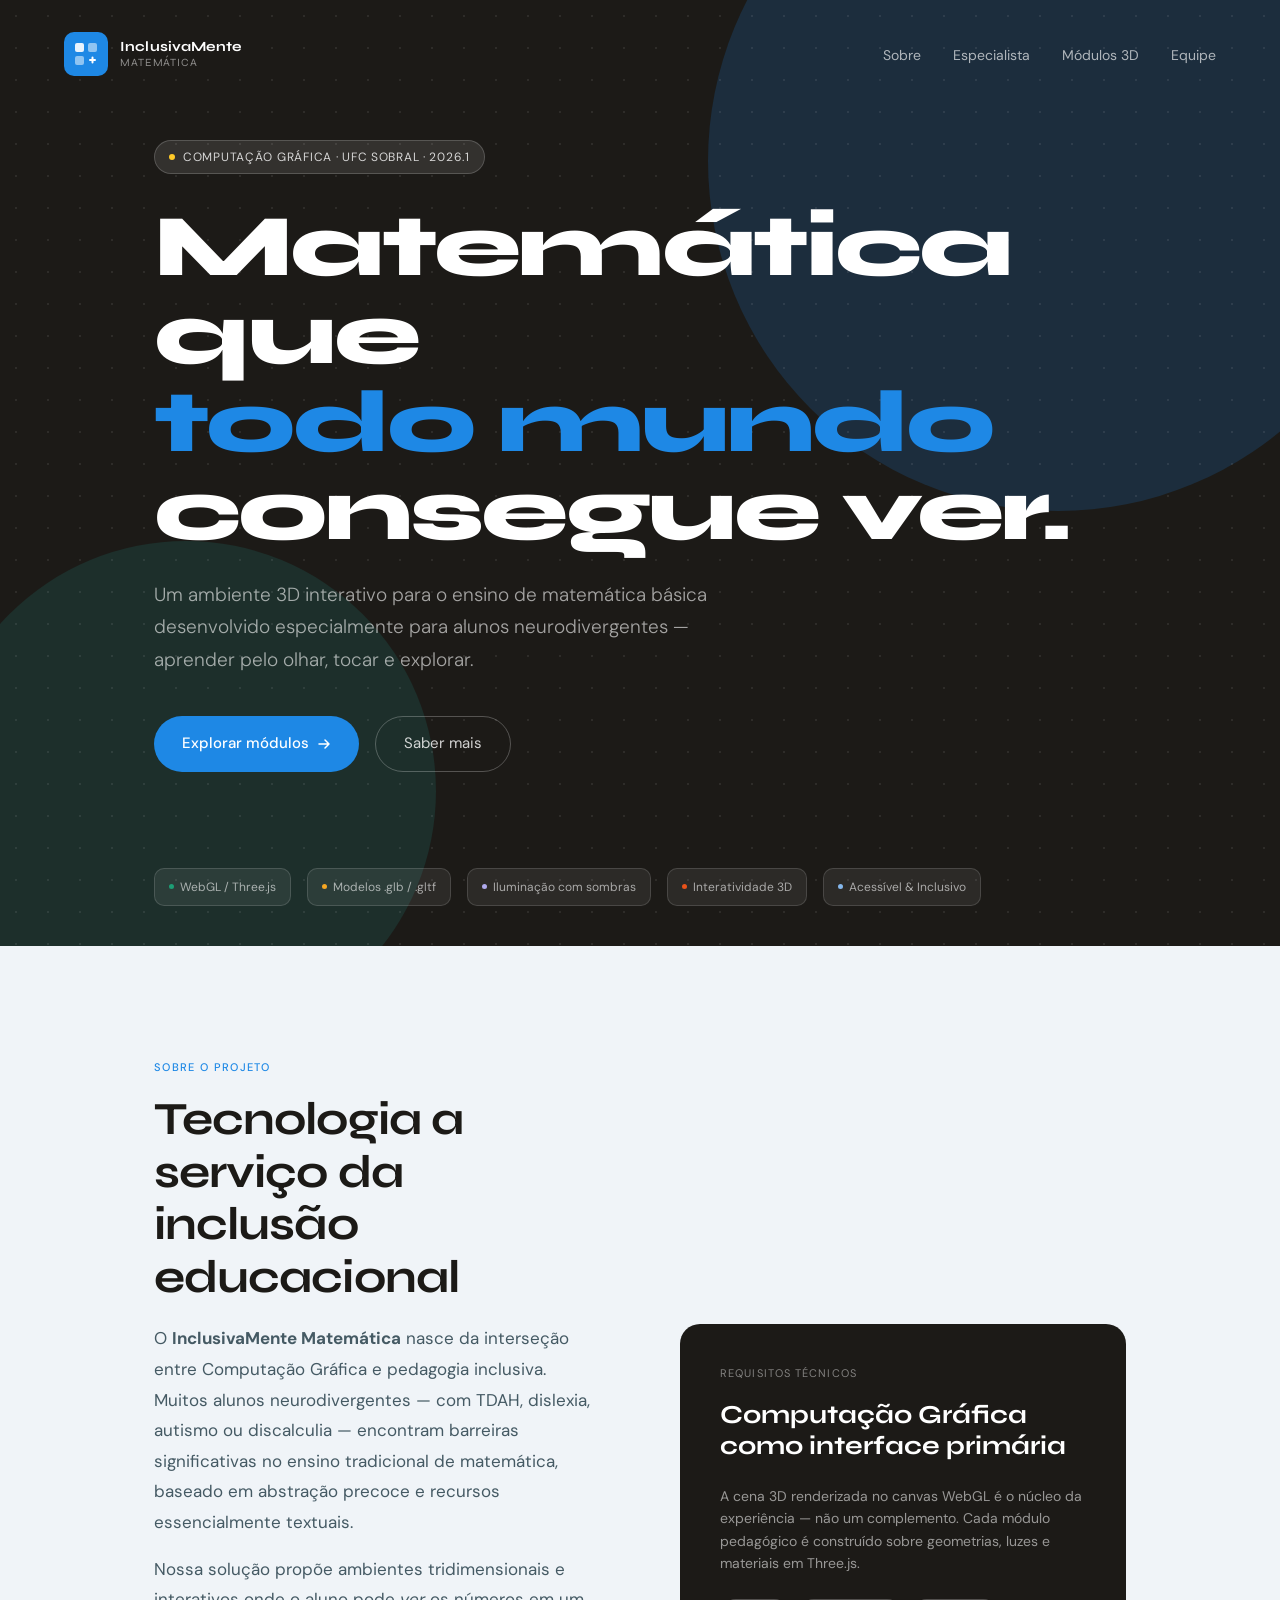
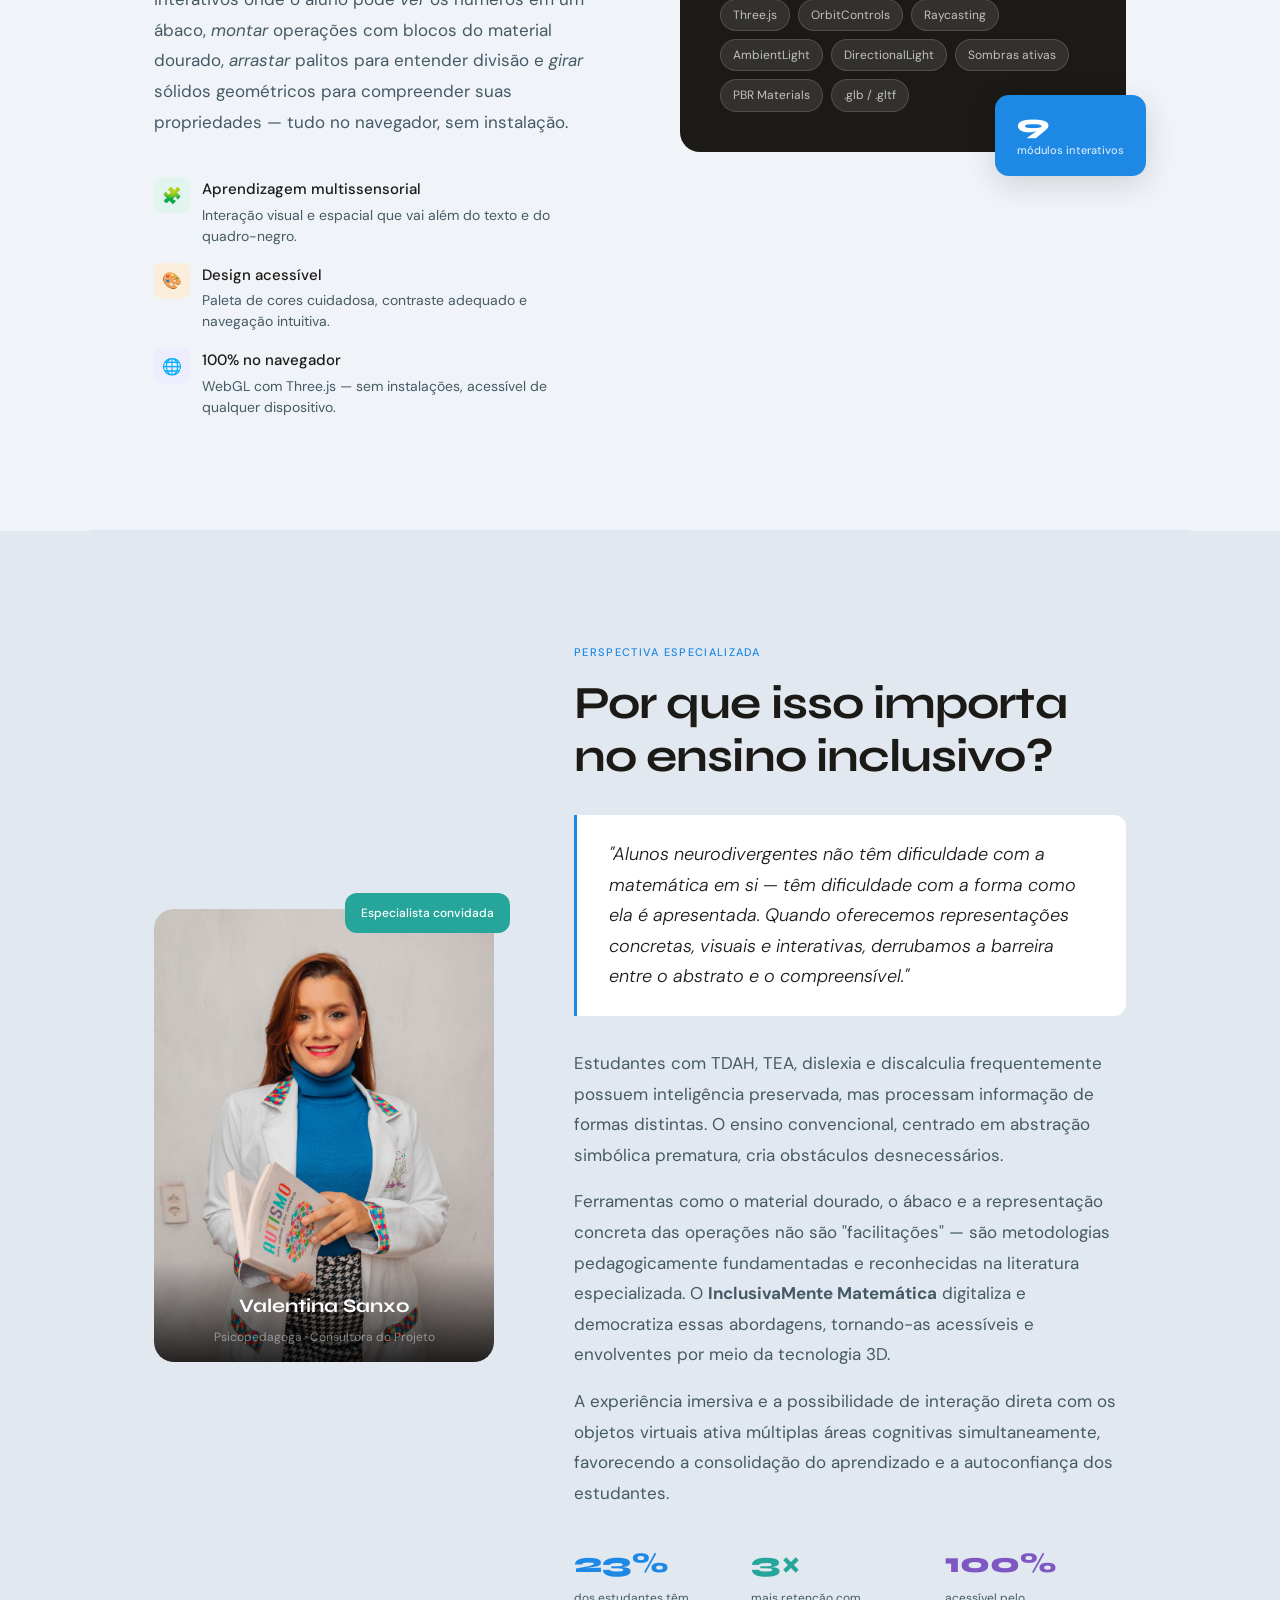
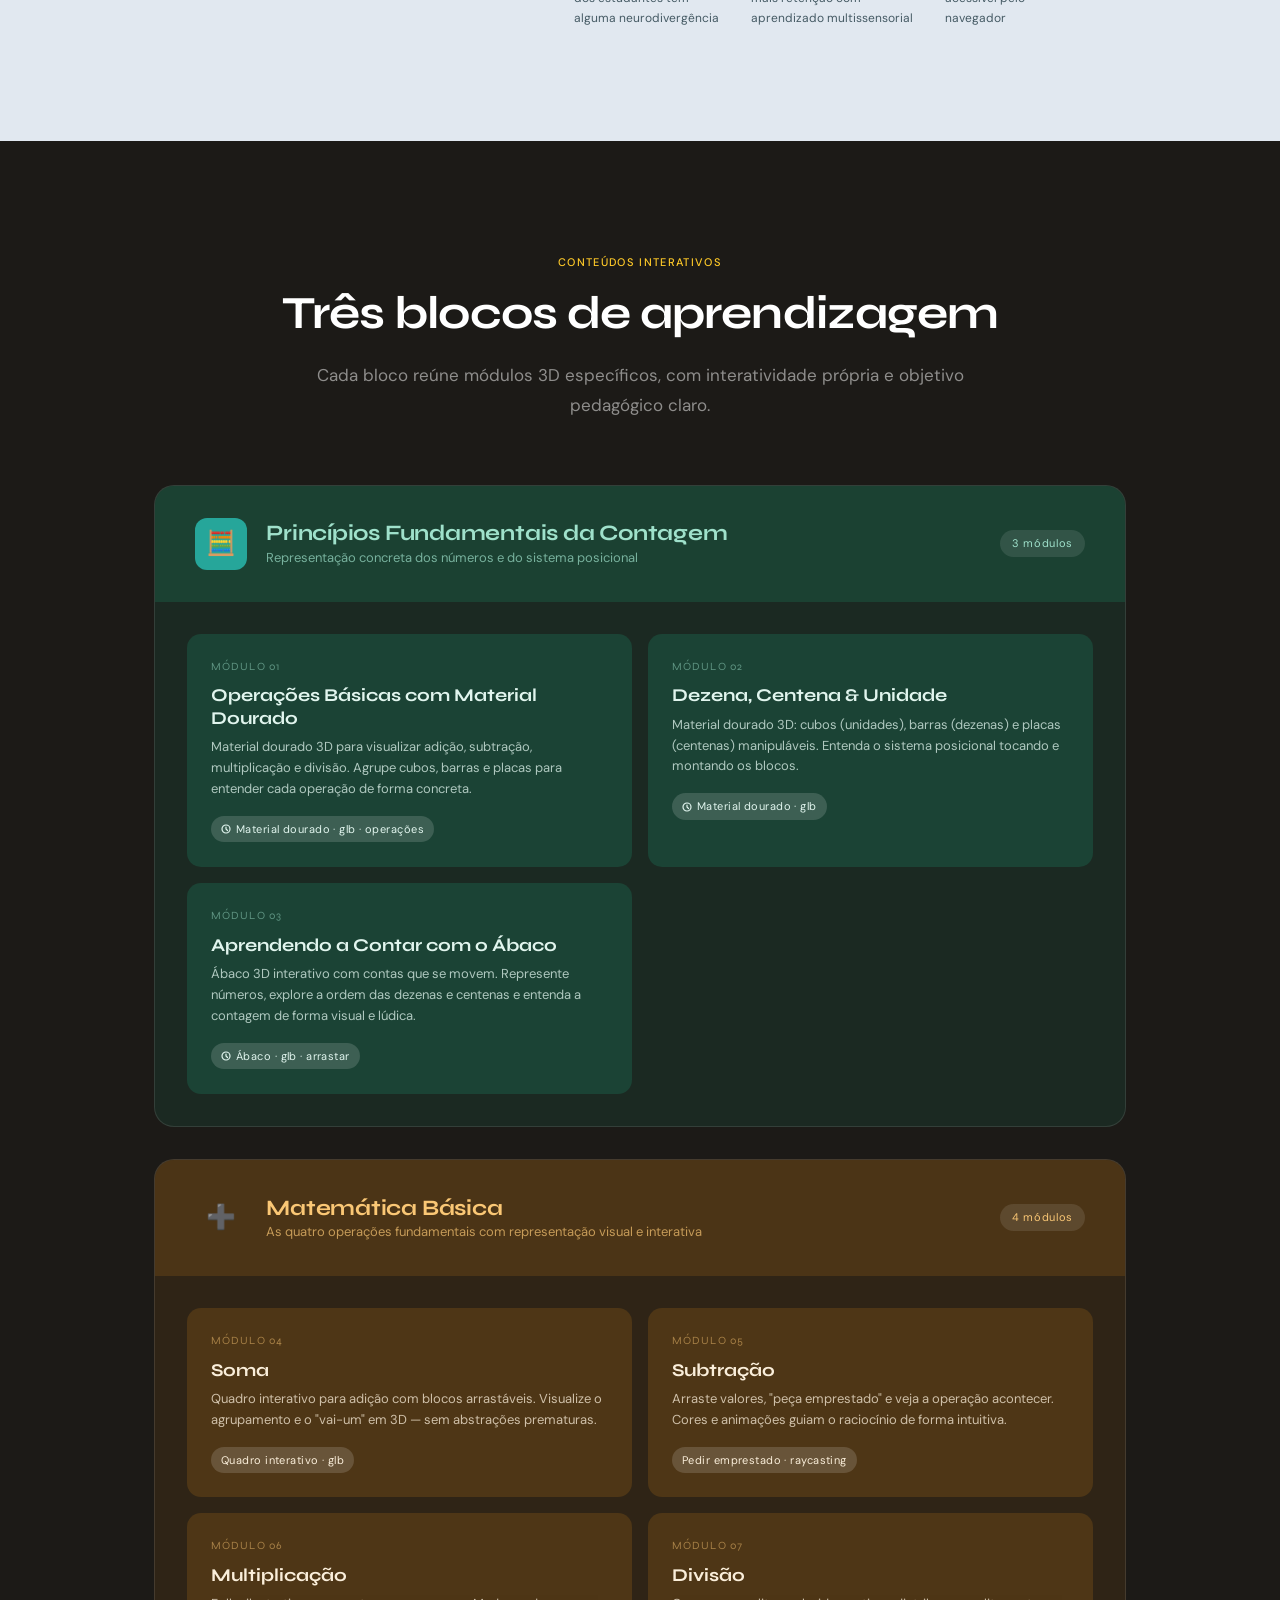
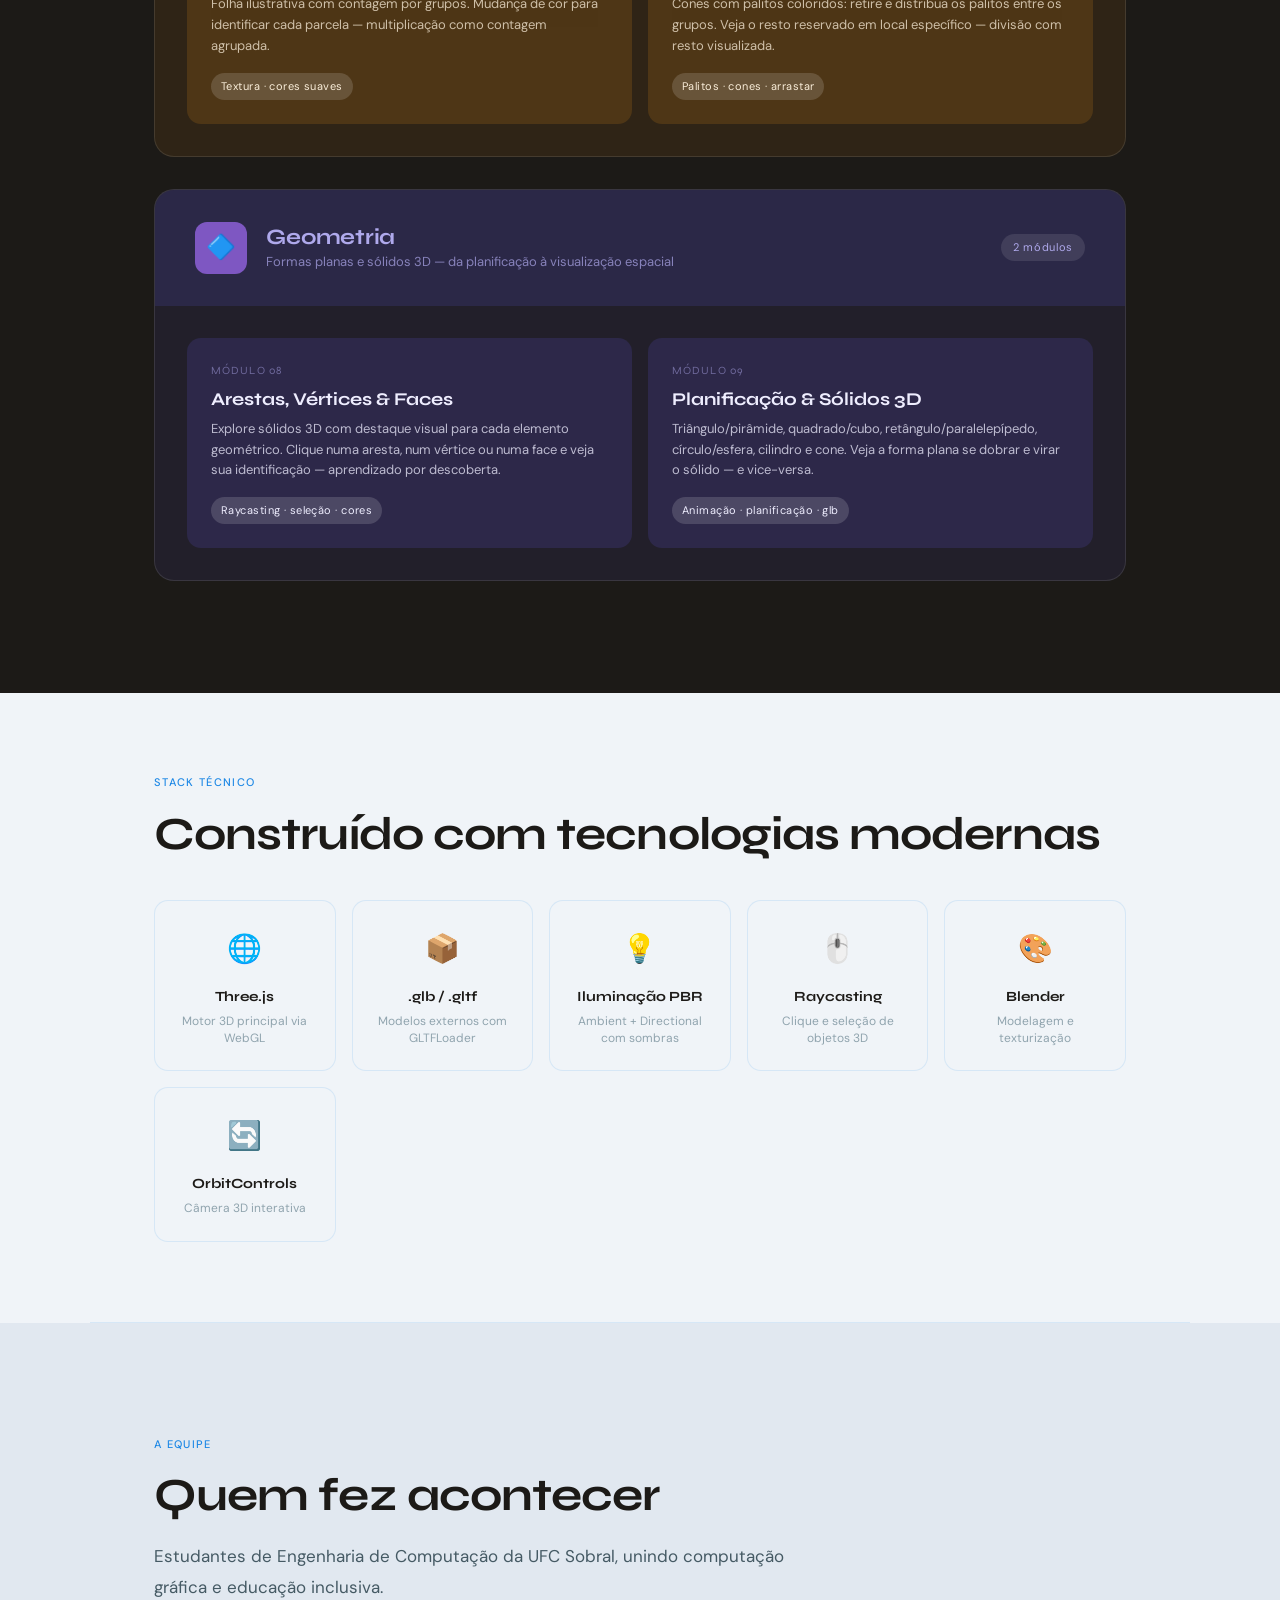
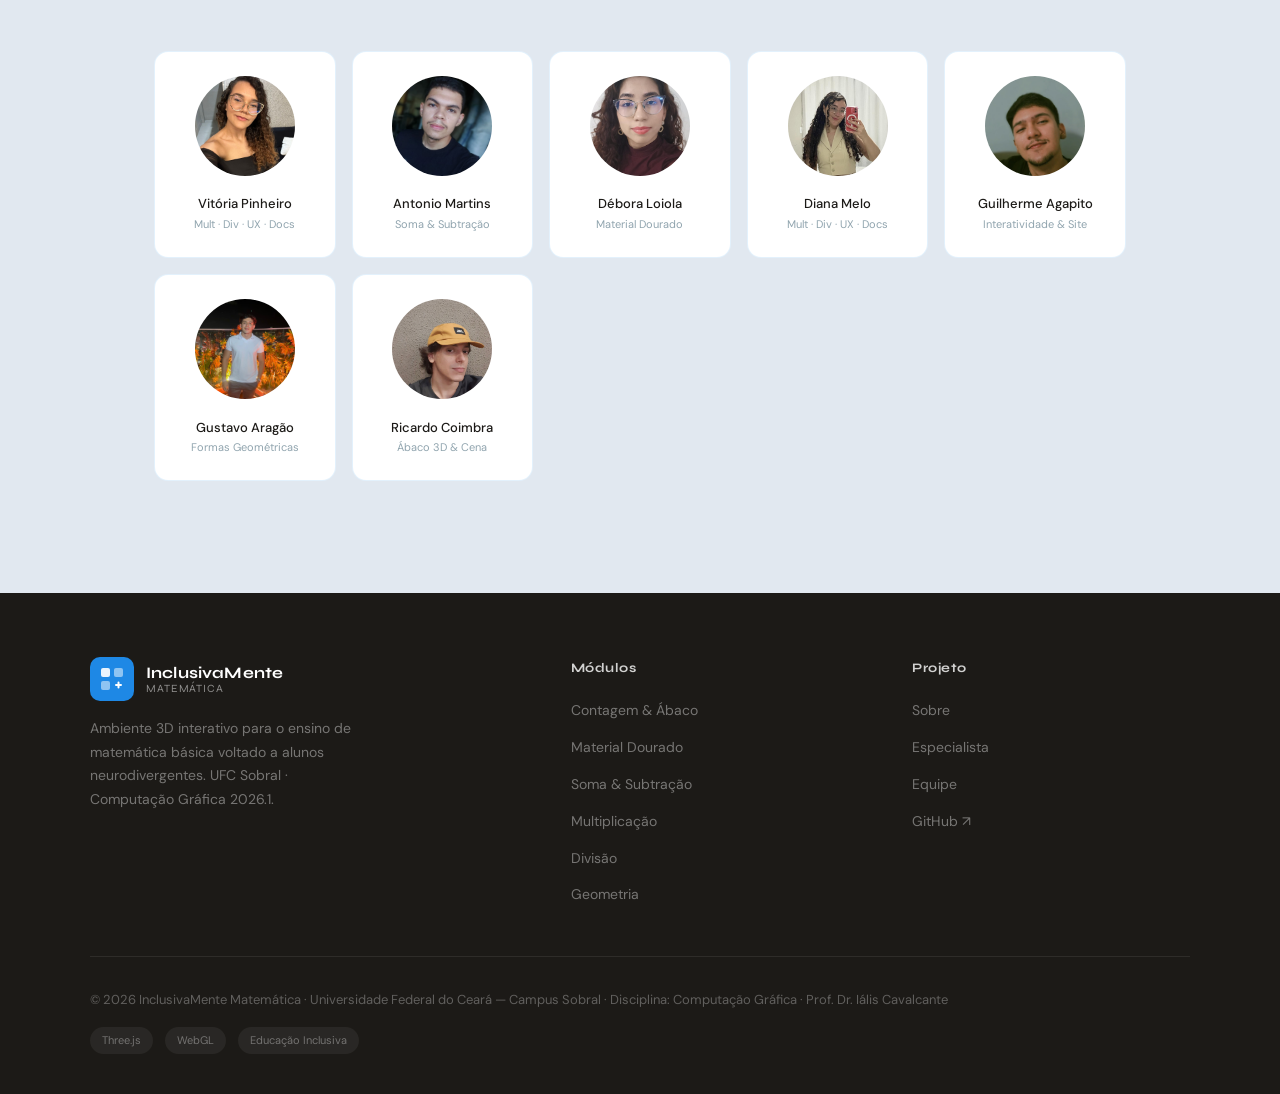
==== index.html @ 3101e98c "update" ====
<!DOCTYPE html>
<html lang="pt-BR">
<head>
<meta charset="UTF-8">
<meta name="viewport" content="width=device-width, initial-scale=1.0">
<title>InclusivaMente Matemática</title>
<link href="https://fonts.googleapis.com/css2?family=Syne:wght@400;600;700;800&family=DM+Sans:ital,wght@0,300;0,400;0,500;1,300&display=swap" rel="stylesheet">
<link rel="shortcut icon" href="assets/matematica.png" type="image/x-icon">
<style>
  :root {
    /* 🔵 PALETA PRINCIPAL - CONSCIENTIZAÇÃO DO AUTISMO */
    --accent: #1E88E5;       /* Azul Vivo Principal */
    --accent-hover: #1565C0; 
    --accent2: #FFCA28;      /* Amarelo Ouro (do quebra-cabeça) */
    
    /* 🎨 CORES DE APOIO (Neurodiversidade) */
    --teal: #26A69A;         /* Verde */
    --teal-light: #E0F2F1;
    --purple: #7E57C2;       /* Roxo */
    --purple-light: #EDE7F6;
    --red: #EF5350;          /* Vermelho */
    --red-light: #FDECEA;

    /* ⚪ FUNDOS E TEXTOS */
    --bg: #F0F4F8;           /* Fundo levemente azulado/acinzentado */
    --bg2: #E1E8F0;
    --ink: #1C1A17;
    --ink2: #455A64;
    --ink3: #90A4AE;
    
    --border: rgba(30, 136, 229, 0.12);
    --border-strong: rgba(30, 136, 229, 0.22);
    --radius: 20px;
    --radius-sm: 10px;
}

  *, *::before, *::after { box-sizing: border-box; margin: 0; padding: 0; }

  html { scroll-behavior: smooth; }

  body {
    background: var(--bg);
    color: var(--ink);
    font-family: 'DM Sans', sans-serif;
    font-size: 17px;
    line-height: 1.7;
    overflow-x: hidden;
  }

  /* ── HERO ── */
  header {
    min-height: 100vh;
    display: flex;
    flex-direction: column;
    position: relative;
    overflow: hidden;
  }

  .header-bg {
    position: absolute;
    inset: 0;
    background: var(--ink);
    z-index: 0;
  }

  .header-bg::before {
    content: '';
    position: absolute;
    top: -20%;
    right: -10%;
    width: 700px;
    height: 700px;
    border-radius: 50%;
    background: var(--accent);
    opacity: 0.18;
  }

  .header-bg::after {
    content: '';
    position: absolute;
    bottom: -10%;
    left: -5%;
    width: 500px;
    height: 500px;
    border-radius: 50%;
    background: var(--teal);
    opacity: 0.15;
  }

  .dots-grid {
    position: absolute;
    inset: 0;
    background-image: radial-gradient(circle, rgba(255,255,255,0.08) 1px, transparent 1px);
    background-size: 32px 32px;
    z-index: 1;
  }

  nav {
    position: relative;
    z-index: 10;
    display: flex;
    align-items: center;
    justify-content: space-between;
    padding: 2rem 5%;
  }

  .nav-logo {
    display: flex;
    align-items: center;
    gap: 12px;
    text-decoration: none;
  }

  .logo-mark {
    width: 44px;
    height: 44px;
    border-radius: 10px;
    background: var(--accent);
    display: flex;
    align-items: center;
    justify-content: center;
    flex-shrink: 0;
  }

  .logo-mark svg {
    width: 26px;
    height: 26px;
  }

  .logo-text {
    font-family: 'Syne', sans-serif;
    font-size: 14px;
    font-weight: 700;
    color: #fff;
    line-height: 1.2;
    letter-spacing: 0.01em;
  }

  .logo-text span {
    display: block;
    font-weight: 400;
    font-size: 11px;
    color: rgba(255,255,255,0.5);
    letter-spacing: 0.08em;
    text-transform: uppercase;
  }

  .nav-links {
    display: flex;
    gap: 2rem;
    list-style: none;
  }

  .nav-links a {
    color: rgba(255,255,255,0.65);
    text-decoration: none;
    font-size: 14px;
    font-weight: 400;
    transition: color 0.2s;
  }

  .nav-links a:hover { color: #fff; }

  .hero-content {
    position: relative;
    z-index: 10;
    flex: 1;
    display: flex;
    flex-direction: column;
    justify-content: center;
    padding: 0 5%;
    padding-bottom: 6rem;
    padding-top: 2rem;
    max-width: 1100px;
    margin: 0 auto;
    width: 100%;
  }

  .hero-tag {
    display: inline-flex;
    align-items: center;
    gap: 8px;
    background: rgba(255,255,255,0.1);
    border: 1px solid rgba(255,255,255,0.18);
    border-radius: 100px;
    padding: 6px 14px;
    font-size: 12px;
    color: rgba(255,255,255,0.8);
    letter-spacing: 0.06em;
    text-transform: uppercase;
    margin-bottom: 1.8rem;
    width: fit-content;
  }

  .hero-tag::before {
    content: '';
    width: 6px;
    height: 6px;
    border-radius: 50%;
    background: var(--accent2);
    flex-shrink: 0;
  }

  h1 {
    font-family: 'Syne', sans-serif;
    font-size: clamp(48px, 7vw, 88px);
    font-weight: 800;
    color: #fff;
    line-height: 1.0;
    letter-spacing: -0.03em;
    margin-bottom: 1.5rem;
  }

  h1 em {
    font-style: normal;
    color: var(--accent);
  }

  .hero-sub {
    font-size: clamp(16px, 1.8vw, 19px);
    color: rgba(255,255,255,0.6);
    max-width: 560px;
    line-height: 1.7;
    margin-bottom: 2.5rem;
    font-weight: 300;
  }

  .hero-cta {
    display: flex;
    gap: 1rem;
    flex-wrap: wrap;
  }

  .btn-primary {
    background: var(--accent);
    color: #fff;
    border: none;
    border-radius: 100px;
    padding: 14px 28px;
    font-size: 15px;
    font-weight: 500;
    font-family: 'DM Sans', sans-serif;
    cursor: pointer;
    text-decoration: none;
    transition: transform 0.2s, background 0.2s;
    display: inline-flex;
    align-items: center;
    gap: 8px;
  }

  .btn-primary:hover { background: #d04516; transform: translateY(-1px); }

  .btn-secondary {
    background: transparent;
    color: rgba(255,255,255,0.8);
    border: 1px solid rgba(255,255,255,0.25);
    border-radius: 100px;
    padding: 14px 28px;
    font-size: 15px;
    font-weight: 400;
    font-family: 'DM Sans', sans-serif;
    cursor: pointer;
    text-decoration: none;
    transition: border-color 0.2s, color 0.2s;
    display: inline-flex;
    align-items: center;
    gap: 8px;
  }

  .btn-secondary:hover { border-color: rgba(255,255,255,0.5); color: #fff; }

  .hero-badges {
    position: relative;
    z-index: 10;
    display: flex;
    gap: 1rem;
    padding: 0 5% 2.5rem;
    max-width: 1100px;
    margin: 0 auto;
    width: 100%;
    flex-wrap: wrap;
  }

  .badge {
    background: rgba(255,255,255,0.07);
    border: 1px solid rgba(255,255,255,0.14);
    border-radius: var(--radius-sm);
    padding: 8px 14px;
    font-size: 12px;
    color: rgba(255,255,255,0.6);
    display: flex;
    align-items: center;
    gap: 6px;
  }

  .badge-dot {
    width: 5px;
    height: 5px;
    border-radius: 50%;
    flex-shrink: 0;
  }

  /* ── SECTION GENERIC ── */
  .section {
    padding: 7rem 5%;
    max-width: 1100px;
    margin: 0 auto;
  }

  .section-full {
    padding: 7rem 5%;
  }

  .section-label {
    font-size: 11px;
    font-weight: 500;
    letter-spacing: 0.12em;
    text-transform: uppercase;
    color: var(--accent);
    margin-bottom: 1rem;
  }

  .section-title {
    font-family: 'Syne', sans-serif;
    font-size: clamp(30px, 4vw, 46px);
    font-weight: 700;
    color: var(--ink);
    line-height: 1.15;
    letter-spacing: -0.02em;
    margin-bottom: 1.2rem;
  }

  .section-body {
    font-size: 17px;
    color: var(--ink2);
    line-height: 1.8;
    max-width: 680px;
  }

  /* ── ABOUT ── */
  .about-grid {
    display: grid;
    grid-template-columns: 1fr 1fr;
    gap: 5rem;
    align-items: center;
  }

  .about-features {
    margin-top: 2.5rem;
    display: flex;
    flex-direction: column;
    gap: 1rem;
  }

  .feature-item {
    display: flex;
    align-items: flex-start;
    gap: 12px;
  }

  .feature-icon {
    width: 36px;
    height: 36px;
    border-radius: 8px;
    display: flex;
    align-items: center;
    justify-content: center;
    flex-shrink: 0;
    font-size: 16px;
  }

  .feature-text strong {
    display: block;
    font-size: 15px;
    font-weight: 500;
    color: var(--ink);
    margin-bottom: 2px;
  }

  .feature-text p {
    font-size: 14px;
    color: var(--ink2);
    line-height: 1.5;
  }

  .about-visual {
    position: relative;
  }

  .about-card-main {
    background: var(--ink);
    border-radius: 20px;
    padding: 2.5rem;
    color: #fff;
  }

  .about-card-main .card-label {
    font-size: 11px;
    letter-spacing: 0.1em;
    text-transform: uppercase;
    color: rgba(255,255,255,0.45);
    margin-bottom: 1rem;
  }

  .about-card-main h3 {
    font-family: 'Syne', sans-serif;
    font-size: 26px;
    font-weight: 700;
    line-height: 1.2;
    margin-bottom: 1.5rem;
    color: #fff;
  }

  .tech-pills {
    display: flex;
    flex-wrap: wrap;
    gap: 8px;
    margin-top: 1.5rem;
  }

  .tech-pill {
    background: rgba(255,255,255,0.1);
    border: 1px solid rgba(255,255,255,0.15);
    border-radius: 100px;
    padding: 5px 12px;
    font-size: 12px;
    color: rgba(255,255,255,0.7);
  }

  .float-card {
    position: absolute;
    background: #fff;
    border-radius: 14px;
    padding: 14px 18px;
    box-shadow: 0 8px 30px rgba(0,0,0,0.14);
    display: flex;
    align-items: center;
    gap: 10px;
    font-size: 13px;
    font-weight: 500;
    color: var(--ink);
  }

  .float-card-icon {
    width: 36px;
    height: 36px;
    border-radius: 8px;
    display: flex;
    align-items: center;
    justify-content: center;
    font-size: 18px;
  }

  .float-card-1 {
    bottom: -24px;
    right: -20px;
    background: var(--accent);
    color: #fff;
    padding: 16px 22px;
  }

  .float-card-1 .f-num {
    font-family: 'Syne', sans-serif;
    font-size: 28px;
    font-weight: 800;
    line-height: 1;
  }

  .float-card-1 .f-label {
    font-size: 11px;
    opacity: 0.8;
    margin-top: 2px;
  }

  /* ── PSICOPEDAGOGA ── */
  .expert-section {
    background: var(--bg2);
  }

  .expert-inner {
    max-width: 1100px;
    margin: 0 auto;
    padding: 7rem 5%;
    display: grid;
    grid-template-columns: 340px 1fr;
    gap: 5rem;
    align-items: center;
  }

  .expert-photo-wrap {
    position: relative;
  }

  .expert-photo {
    width: 100%;
    aspect-ratio: 3/4;
    border-radius: 20px;
    background: var(--ink);
    overflow: hidden;
    position: relative;
  }

  .photo-placeholder {
    width: 100%;
    height: 100%;
    display: flex;
    flex-direction: column;
    align-items: center;
    justify-content: flex-end;
    padding: 2rem;
    background: linear-gradient(160deg, #2a3a5c 0%, #1C1A17 100%);
  }

  .photo-avatar {
    width: 100px;
    height: 100px;
    border-radius: 50%;
    background: rgba(255,255,255,0.12);
    border: 2px solid rgba(255,255,255,0.2);
    display: flex;
    align-items: center;
    justify-content: center;
    margin: 0 auto 1rem;
  }

  .photo-avatar svg {
    width: 50px;
    height: 50px;
    opacity: 0.6;
  }

  .photo-name {
    font-family: 'Syne', sans-serif;
    font-size: 18px;
    font-weight: 700;
    color: #fff;
    text-align: center;
    margin-bottom: 4px;
  }

  .photo-role {
    font-size: 12px;
    color: rgba(255,255,255,0.5);
    text-align: center;
  }

  .expert-badge-float {
    position: absolute;
    top: -16px;
    right: -16px;
    background: var(--teal);
    color: #fff;
    border-radius: 12px;
    padding: 10px 16px;
    font-size: 12px;
    font-weight: 500;
  }

  .quote-block {
    border-left: 3px solid var(--accent);
    padding: 1.5rem 2rem;
    background: #fff;
    border-radius: 0 12px 12px 0;
    margin: 2rem 0;
  }

  .quote-block p {
    font-size: 18px;
    font-style: italic;
    color: var(--ink);
    line-height: 1.7;
    font-weight: 300;
  }

  /* ── MÓDULOS 3D ── */
  .modules-bg {
    background: var(--ink);
  }

  .modules-inner {
    max-width: 1100px;
    margin: 0 auto;
    padding: 7rem 5%;
  }

  .modules-header {
    text-align: center;
    margin-bottom: 4rem;
  }

  .modules-header .section-label {
    color: var(--accent2);
  }

  .modules-header .section-title {
    color: #fff;
  }

  .modules-header .section-body {
    color: rgba(255,255,255,0.5);
    margin: 0 auto;
    text-align: center;
  }

  .modules-grid {
    display: flex;
    flex-direction: column;
    gap: 2rem;
  }

  /* main block */
  .module-block {
    border-radius: 20px;
    overflow: hidden;
    border: 1px solid rgba(255,255,255,0.1);
  }

  .module-header {
    padding: 2rem 2.5rem;
    display: flex;
    align-items: center;
    gap: 1.2rem;
  }

  .module-icon-wrap {
    width: 52px;
    height: 52px;
    border-radius: 12px;
    display: flex;
    align-items: center;
    justify-content: center;
    flex-shrink: 0;
    font-size: 24px;
  }

  .module-title-group h2 {
    font-family: 'Syne', sans-serif;
    font-size: 22px;
    font-weight: 700;
    line-height: 1.2;
    letter-spacing: -0.01em;
  }

  .module-title-group p {
    font-size: 13px;
    line-height: 1.4;
    margin-top: 2px;
    opacity: 0.7;
  }

  .module-badge {
    margin-left: auto;
    background: rgba(255,255,255,0.1);
    border-radius: 100px;
    padding: 4px 12px;
    font-size: 11px;
    letter-spacing: 0.06em;
    flex-shrink: 0;
  }

  .submodules-grid {
    display: grid;
    padding: 2rem;
    gap: 1rem;
  }

  .submodule-card {
    border-radius: 14px;
    padding: 1.5rem;
    position: relative;
    overflow: hidden;
    transition: transform 0.2s;
    cursor: pointer;
    text-decoration: none;
  }

  .submodule-card:hover { transform: translateY(-6px); }

  .submodule-num {
    font-family: 'Syne', sans-serif;
    font-size: 11px;
    letter-spacing: 0.1em;
    text-transform: uppercase;
    opacity: 0.5;
    margin-bottom: 0.5rem;
  }

  .submodule-title {
    font-family: 'Syne', sans-serif;
    font-size: 18px;
    font-weight: 700;
    line-height: 1.25;
    margin-bottom: 0.5rem;
  }

  .submodule-desc {
    font-size: 13px;
    line-height: 1.6;
    opacity: 0.75;
  }

  .submodule-tag {
    display: inline-flex;
    align-items: center;
    gap: 5px;
    margin-top: 1rem;
    background: rgba(255,255,255,0.15);
    border-radius: 100px;
    padding: 4px 10px;
    font-size: 11px;
    letter-spacing: 0.04em;
  }

  /* block 1: contagem - teal */
  .block-contagem { background: rgba(29,158,117,0.12); }
  .block-contagem .module-header { background: rgba(29,158,117,0.2); }
  .block-contagem .module-icon-wrap { background: var(--teal); }
  .block-contagem .module-title-group h2 { color: #9FE1CB; }
  .block-contagem .module-title-group p { color: #9FE1CB; }
  .block-contagem .module-badge { color: #9FE1CB; }
  .block-contagem .submodules-grid { grid-template-columns: 1fr 1fr; }
  .sub-teal { background: rgba(29,158,117,0.22); color: #E1F5EE; }
  .sub-teal .submodule-num { color: #9FE1CB; }
  .sub-teal .submodule-title { color: #E1F5EE; }

  /* block 2: operações - amber */
  .block-operacoes { background: rgba(186,117,23,0.12); }
  .block-operacoes .module-header { background: rgba(186,117,23,0.2); }
  .block-operacoes .module-icon-wrap { background: var(--amber); }
  .block-operacoes .module-title-group h2 { color: #FAC775; }
  .block-operacoes .module-title-group p { color: #FAC775; }
  .block-operacoes .module-badge { color: #FAC775; }
  .block-operacoes .submodules-grid { grid-template-columns: 1fr 1fr; }
  .sub-amber { background: rgba(186,117,23,0.22); color: #FAEEDA; }
  .sub-amber .submodule-num { color: #FAC775; }
  .sub-amber .submodule-title { color: #FAEEDA; }

  /* block 3: geometria - purple */
  .block-geometria { background: rgba(83,74,183,0.12); }
  .block-geometria .module-header { background: rgba(83,74,183,0.2); }
  .block-geometria .module-icon-wrap { background: var(--purple); }
  .block-geometria .module-title-group h2 { color: #AFA9EC; }
  .block-geometria .module-title-group p { color: #AFA9EC; }
  .block-geometria .module-badge { color: #AFA9EC; }
  .block-geometria .submodules-grid { grid-template-columns: 1fr 1fr; }
  .sub-purple { background: rgba(83,74,183,0.22); color: #EEEDFE; }
  .sub-purple .submodule-num { color: #AFA9EC; }
  .sub-purple .submodule-title { color: #EEEDFE; }

  /* ── EQUIPE ── */
  .team-section { background: var(--bg2); }
  .team-inner {
    max-width: 1100px;
    margin: 0 auto;
    padding: 7rem 5%;
  }

  .team-grid {
    display: grid;
    grid-template-columns: repeat(auto-fill, minmax(150px, 1fr));
    gap: 1rem;
    margin-top: 3rem;
  }

  .team-card {
    background: #fff;
    border-radius: 14px;
    padding: 1.5rem 1rem;
    text-align: center;
    border: 1px solid var(--border);
    transition: transform 0.2s;
    text-decoration: none;
  }

  .team-card:hover { transform: translateY(-2px); }

  .team-avatar {
    width: 100px;
    height: 100px;
    border-radius: 50%;
    margin: 0 auto 0.75rem;
    aspect-ratio: 1 / 1;
    object-fit: cover;
  }

  .team-name {
    font-size: 13px;
    font-weight: 500;
    color: var(--ink);
    margin-bottom: 4px;
    line-height: 1.3;
  }

  .team-role {
    font-size: 11px;
    color: var(--ink3);
    line-height: 1.4;
  }

  /* ── TECH STACK ── */
  .tech-section {
    padding: 5rem 5%;
    max-width: 1100px;
    margin: 0 auto;
  }

  .tech-grid {
    display: grid;
    grid-template-columns: repeat(auto-fit, minmax(160px, 1fr));
    gap: 1rem;
    margin-top: 2.5rem;
  }

  .tech-card {
    background: var(--bg);
    border: 1px solid var(--border);
    border-radius: 14px;
    padding: 1.5rem;
    text-align: center;
    transition: border-color 0.2s, transform 0.2s;
  }

  .tech-card:hover { border-color: var(--border-strong); transform: translateY(-2px); }

  .tech-card-icon {
    font-size: 28px;
    margin-bottom: 0.75rem;
  }

  .tech-card h4 {
    font-family: 'Syne', sans-serif;
    font-size: 14px;
    font-weight: 700;
    color: var(--ink);
    margin-bottom: 4px;
  }

  .tech-card p {
    font-size: 12px;
    color: var(--ink3);
    line-height: 1.4;
  }

  /* ── FOOTER ── */
  footer {
    background: var(--ink);
    color: rgba(255,255,255,0.5);
    padding: 4rem 5% 2.5rem;
  }

  .footer-inner {
    max-width: 1100px;
    margin: 0 auto;
  }

  .footer-top {
    display: grid;
    grid-template-columns: 1.5fr 1fr 1fr;
    gap: 4rem;
    padding-bottom: 3rem;
    border-bottom: 1px solid rgba(255,255,255,0.08);
    margin-bottom: 2rem;
  }

  .footer-brand .logo-text {
    font-size: 16px;
  }

  .footer-desc {
    font-size: 14px;
    color: rgba(255,255,255,0.4);
    line-height: 1.7;
    margin-top: 1rem;
    max-width: 280px;
  }

  .footer-col h4 {
    font-family: 'Syne', sans-serif;
    font-size: 13px;
    font-weight: 700;
    color: rgba(255,255,255,0.8);
    letter-spacing: 0.04em;
    margin-bottom: 1rem;
  }

  .footer-col ul {
    list-style: none;
    display: flex;
    flex-direction: column;
    gap: 0.5rem;
  }

  .footer-col ul li a {
    color: rgba(255,255,255,0.4);
    text-decoration: none;
    font-size: 14px;
    transition: color 0.2s;
  }

  .footer-col ul li a:hover { color: rgba(255,255,255,0.8); }

  .footer-bottom {
    display: flex;
    justify-content: space-between;
    align-items: center;
    flex-wrap: wrap;
    gap: 1rem;
  }

  .footer-copy {
    font-size: 13px;
    color: rgba(255,255,255,0.3);
  }

  .footer-tags {
    display: flex;
    gap: 0.75rem;
    flex-wrap: wrap;
  }

  .footer-tag {
    background: rgba(255,255,255,0.06);
    border-radius: 100px;
    padding: 4px 12px;
    font-size: 11px;
    color: rgba(255,255,255,0.35);
  }

  /* ── SEPARATOR ── */
  .separator {
    height: 1px;
    background: var(--border);
    max-width: 1100px;
    margin: 0 auto;
  }

  /* ── RESPONSIVE ── */
  @media (max-width: 768px) {
    .about-grid { grid-template-columns: 1fr; gap: 3rem; }
    .about-visual { display: none; }
    .expert-inner { grid-template-columns: 1fr; gap: 3rem; }
    .expert-photo { aspect-ratio: 1/1; }
    .footer-top { grid-template-columns: 1fr; gap: 2rem; }
    .block-contagem .submodules-grid,
    .block-operacoes .submodules-grid,
    .block-geometria .submodules-grid { grid-template-columns: 1fr; }
    .nav-links { display: none; }
  }

  /* ── ANIMATIONS ── */
  @keyframes fadeUp {
    from { opacity: 0; transform: translateY(24px); }
    to   { opacity: 1; transform: translateY(0); }
  }

  .hero-tag  { animation: fadeUp 0.6s ease both; }
  h1         { animation: fadeUp 0.6s 0.1s ease both; }
  .hero-sub  { animation: fadeUp 0.6s 0.2s ease both; }
  .hero-cta  { animation: fadeUp 0.6s 0.3s ease both; }
  .hero-badges { animation: fadeUp 0.6s 0.4s ease both; }
</style>
</head>
<body>

<!-- ══════════════════════════════════════════════
     HEADER / HERO
══════════════════════════════════════════════ -->
<header>
  <div class="header-bg"></div>
  <div class="dots-grid"></div>

  <nav>
    <a href="#" class="nav-logo">
      <div class="logo-mark">
        <svg viewBox="0 0 26 26" fill="none" xmlns="http://www.w3.org/2000/svg">
          <rect x="2" y="2" width="9" height="9" rx="2" fill="white" fill-opacity="0.9"/>
          <rect x="15" y="2" width="9" height="9" rx="2" fill="white" fill-opacity="0.5"/>
          <rect x="2" y="15" width="9" height="9" rx="2" fill="white" fill-opacity="0.5"/>
          <path d="M17 19 L22 19 M19.5 16.5 L19.5 21.5" stroke="white" stroke-width="2" stroke-linecap="round"/>
        </svg>
      </div>
      <div class="logo-text">
        InclusivaMente
        <span>Matemática</span>
      </div>
    </a>
    <ul class="nav-links">
      <li><a href="#sobre">Sobre</a></li>
      <li><a href="#especialista">Especialista</a></li>
      <li><a href="#modulos">Módulos 3D</a></li>
      <li><a href="#equipe">Equipe</a></li>
    </ul>
  </nav>

  <div class="hero-content">
    <div class="hero-tag">Computação Gráfica · UFC Sobral · 2026.1</div>
    <h1>Matemática que<br><em>todo mundo</em><br>consegue ver.</h1>
    <p class="hero-sub">
      Um ambiente 3D interativo para o ensino de matemática básica desenvolvido especialmente para alunos neurodivergentes — aprender pelo olhar, tocar e explorar.
    </p>
    <div class="hero-cta">
      <a href="#modulos" class="btn-primary">
        Explorar módulos
        <svg width="14" height="14" viewBox="0 0 14 14" fill="none"><path d="M2 7h10M8 3l4 4-4 4" stroke="currentColor" stroke-width="1.5" stroke-linecap="round" stroke-linejoin="round"/></svg>
      </a>
      <a href="#sobre" class="btn-secondary">Saber mais</a>
    </div>
  </div>

  <div class="hero-badges">
    <div class="badge"><div class="badge-dot" style="background:#1D9E75"></div>WebGL / Three.js</div>
    <div class="badge"><div class="badge-dot" style="background:#F5A623"></div>Modelos .glb / .gltf</div>
    <div class="badge"><div class="badge-dot" style="background:#AFA9EC"></div>Iluminação com sombras</div>
    <div class="badge"><div class="badge-dot" style="background:#E8521A"></div>Interatividade 3D</div>
    <div class="badge"><div class="badge-dot" style="background:#85B7EB"></div>Acessível & Inclusivo</div>
  </div>
</header>

<!-- ══════════════════════════════════════════════
     SOBRE O PROJETO
══════════════════════════════════════════════ -->
<section id="sobre" class="section">
  <div class="about-grid">
    <div>
      <p class="section-label">Sobre o projeto</p>
      <h2 class="section-title">Tecnologia a serviço da inclusão educacional</h2>
      <p class="section-body">
        O <strong>InclusivaMente Matemática</strong> nasce da interseção entre Computação Gráfica e pedagogia inclusiva. Muitos alunos neurodivergentes — com TDAH, dislexia, autismo ou discalculia — encontram barreiras significativas no ensino tradicional de matemática, baseado em abstração precoce e recursos essencialmente textuais.
      </p>
      <p class="section-body" style="margin-top:1rem;">
        Nossa solução propõe ambientes tridimensionais e interativos onde o aluno pode <em>ver</em> os números em um ábaco, <em>montar</em> operações com blocos do material dourado, <em>arrastar</em> palitos para entender divisão e <em>girar</em> sólidos geométricos para compreender suas propriedades — tudo no navegador, sem instalação.
      </p>

      <div class="about-features">
        <div class="feature-item">
          <div class="feature-icon" style="background:#E1F5EE;">🧩</div>
          <div class="feature-text">
            <strong>Aprendizagem multissensorial</strong>
            <p>Interação visual e espacial que vai além do texto e do quadro-negro.</p>
          </div>
        </div>
        <div class="feature-item">
          <div class="feature-icon" style="background:#FAEEDA;">🎨</div>
          <div class="feature-text">
            <strong>Design acessível</strong>
            <p>Paleta de cores cuidadosa, contraste adequado e navegação intuitiva.</p>
          </div>
        </div>
        <div class="feature-item">
          <div class="feature-icon" style="background:#EEEDFE;">🌐</div>
          <div class="feature-text">
            <strong>100% no navegador</strong>
            <p>WebGL com Three.js — sem instalações, acessível de qualquer dispositivo.</p>
          </div>
        </div>
      </div>
    </div>

    <div class="about-visual">
      <div class="about-card-main">
        <p class="card-label">Requisitos técnicos</p>
        <h3>Computação Gráfica como interface primária</h3>
        <p style="color:rgba(255,255,255,0.55); font-size:14px; line-height:1.6;">
          A cena 3D renderizada no canvas WebGL é o núcleo da experiência — não um complemento. Cada módulo pedagógico é construído sobre geometrias, luzes e materiais em Three.js.
        </p>
        <div class="tech-pills">
          <span class="tech-pill">Three.js</span>
          <span class="tech-pill">OrbitControls</span>
          <span class="tech-pill">Raycasting</span>
          <span class="tech-pill">AmbientLight</span>
          <span class="tech-pill">DirectionalLight</span>
          <span class="tech-pill">Sombras ativas</span>
          <span class="tech-pill">PBR Materials</span>
          <span class="tech-pill">.glb / .gltf</span>
        </div>
      </div>
      <div class="float-card float-card-1">
        <div>
          <div class="f-num">9</div>
          <div class="f-label">módulos interativos</div>
        </div>
      </div>
    </div>
  </div>
</section>

<div class="separator"></div>

<!-- ══════════════════════════════════════════════
     ESPECIALISTA / PSICOPEDAGOGA
══════════════════════════════════════════════ -->
<section id="especialista" class="expert-section">
  <div class="expert-inner">
    <!-- FOTO -->
    <div class="expert-photo-wrap">
      <a href="https://www.instagram.com/valentinasanxo_terap?igsh=MW16OHo2dmp2aDU0bA==" target="_blank" class="expert-photo">
        <div class="photo-real" style="position: relative; border-radius: 20px; overflow: hidden;">
          <img src="assets/IMG_3609.jpeg" 
               alt="Valentina" 
               style="width: 100%; display: block; aspect-ratio: 3/4; object-fit: cover;">
          <!-- OVERLAY (nome sobre a imagem) -->
          <div class="photo-overlay" style="position: absolute; bottom: 0; left: 0; width: 100%; padding: 30px 15px 15px; background: linear-gradient(to top, rgba(0,0,0,0.8), transparent); color: white; text-align: left; border-bottom-left-radius: 20px; border-bottom-right-radius: 20px;">
            <div class="photo-name" style="font-family: 'Syne', sans-serif; font-size: 1.2rem; font-weight: 700; margin-bottom: 4px;">Valentina Sanxo</div>
            <div class="photo-role" style="font-size: 0.75rem; opacity: 0.9;">Psicopedagoga · Consultora do Projeto</div>
          </div>
        </div>
      </a>
      <div class="expert-badge-float">Especialista convidada</div>
    </div>

    <!-- TEXTO AO LADO -->
    <div>
      <p class="section-label">Perspectiva especializada</p>
      <h2 class="section-title">Por que isso importa no ensino inclusivo?</h2>

      <div class="quote-block">
        <p>"Alunos neurodivergentes não têm dificuldade com a matemática em si — têm dificuldade com a forma como ela é apresentada. Quando oferecemos representações concretas, visuais e interativas, derrubamos a barreira entre o abstrato e o compreensível."</p>
      </div>

      <p class="section-body">
        Estudantes com TDAH, TEA, dislexia e discalculia frequentemente possuem inteligência preservada, mas processam informação de formas distintas. O ensino convencional, centrado em abstração simbólica prematura, cria obstáculos desnecessários.
      </p>
      <p class="section-body" style="margin-top:1rem;">
        Ferramentas como o material dourado, o ábaco e a representação concreta das operações não são "facilitações" — são metodologias pedagogicamente fundamentadas e reconhecidas na literatura especializada. O <strong>InclusivaMente Matemática</strong> digitaliza e democratiza essas abordagens, tornando-as acessíveis e envolventes por meio da tecnologia 3D.
      </p>
      <p class="section-body" style="margin-top:1rem;">
        A experiência imersiva e a possibilidade de interação direta com os objetos virtuais ativa múltiplas áreas cognitivas simultaneamente, favorecendo a consolidação do aprendizado e a autoconfiança dos estudantes.
      </p>

      <!-- 🔢 INDICADORES ESTATÍSTICOS -->
      <div style="display:flex; gap:2rem; margin-top:2rem; flex-wrap:wrap;">
        <div>
          <div style="font-family:'Syne',sans-serif; font-size:28px; font-weight:800; color:var(--accent);">23%</div>
          <div style="font-size:12px; color:var(--ink2);">dos estudantes têm<br>alguma neurodivergência</div>
        </div>
        <div>
          <div style="font-family:'Syne',sans-serif; font-size:28px; font-weight:800; color:var(--teal);">3×</div>
          <div style="font-size:12px; color:var(--ink2);">mais retenção com<br>aprendizado multissensorial</div>
        </div>
        <div>
          <div style="font-family:'Syne',sans-serif; font-size:28px; font-weight:800; color:var(--purple);">100%</div>
          <div style="font-size:12px; color:var(--ink2);">acessível pelo<br>navegador</div>
        </div>
      </div>
    </div>
  </div>
</section>

<!-- ══════════════════════════════════════════════
     MÓDULOS 3D
══════════════════════════════════════════════ -->
<section id="modulos" class="modules-bg">
  <div class="modules-inner">
    <div class="modules-header">
      <p class="section-label">Conteúdos interativos</p>
      <h2 class="section-title" style="color:#fff;">Três blocos de aprendizagem</h2>
      <p class="section-body">Cada bloco reúne módulos 3D específicos, com interatividade própria e objetivo pedagógico claro.</p>
    </div>

    <div class="modules-grid">

      <!-- ── BLOCO 1: CONTAGEM ── -->
      <div class="module-block block-contagem">
        <div class="module-header">
          <div class="module-icon-wrap">🧮</div>
          <div class="module-title-group">
            <h2>Princípios Fundamentais da Contagem</h2>
            <p>Representação concreta dos números e do sistema posicional</p>
          </div>
          <div class="module-badge">3 módulos</div>
        </div>
        <div class="submodules-grid">
          <a href="implementacoes/conta-material-dourado/" target="_blank" class="submodule-card sub-teal">
            <div class="submodule-num">Módulo 01</div>
            <div class="submodule-title">Operações Básicas com Material Dourado</div>
            <div class="submodule-desc">
              Material dourado 3D para visualizar adição, subtração, multiplicação e divisão. Agrupe cubos, barras e placas para entender cada operação de forma concreta.
            </div>
            <div class="submodule-tag">
              <svg width="10" height="10" viewBox="0 0 10 10" fill="none"><circle cx="5" cy="5" r="4" stroke="currentColor" stroke-width="1.2"/><path d="M5 3v2l1.5 1.5" stroke="currentColor" stroke-width="1.2" stroke-linecap="round"/></svg>
              Material dourado · glb · operações
            </div>
          </a>
          <a href="implementacoes/material-dourado/" target="_blank" class="submodule-card sub-teal">
            <div class="submodule-num">Módulo 02</div>
            <div class="submodule-title">Dezena, Centena & Unidade</div>
            <div class="submodule-desc">
              Material dourado 3D: cubos (unidades), barras (dezenas) e placas (centenas) manipuláveis. Entenda o sistema posicional tocando e montando os blocos.
            </div>
            <div class="submodule-tag">
              <svg width="10" height="10" viewBox="0 0 10 10" fill="none"><circle cx="5" cy="5" r="4" stroke="currentColor" stroke-width="1.2"/><path d="M5 3v2l1.5 1.5" stroke="currentColor" stroke-width="1.2" stroke-linecap="round"/></svg>
              Material dourado · glb
            </div>
          </a>
          <a href="implementacoes/abaco" target="_blank" class="submodule-card sub-teal">
            <div class="submodule-num">Módulo 03</div>
            <div class="submodule-title">Aprendendo a Contar com o Ábaco</div>
            <div class="submodule-desc">
              Ábaco 3D interativo com contas que se movem. Represente números, explore a ordem das dezenas e centenas e entenda a contagem de forma visual e lúdica.
            </div>
            <div class="submodule-tag">
              <svg width="10" height="10" viewBox="0 0 10 10" fill="none"><circle cx="5" cy="5" r="4" stroke="currentColor" stroke-width="1.2"/><path d="M5 3v2l1.5 1.5" stroke="currentColor" stroke-width="1.2" stroke-linecap="round"/></svg>
              Ábaco · glb · arrastar
            </div>
          </a>
        </div>
      </div>

      <!-- ── BLOCO 2: OPERAÇÕES ── -->
      <div class="module-block block-operacoes">
        <div class="module-header">
          <div class="module-icon-wrap">➕</div>
          <div class="module-title-group">
            <h2>Matemática Básica</h2>
            <p>As quatro operações fundamentais com representação visual e interativa</p>
          </div>
          <div class="module-badge">4 módulos</div>
        </div>
        <div class="submodules-grid">
          <a href="implementacoes/adicao-subtracao/" target="_blank" class="submodule-card sub-amber">
            <div class="submodule-num">Módulo 04</div>
            <div class="submodule-title">Soma</div>
            <div class="submodule-desc">
              Quadro interativo para adição com blocos arrastáveis. Visualize o agrupamento e o "vai-um" em 3D — sem abstrações prematuras.
            </div>
            <div class="submodule-tag">Quadro interativo · glb</div>
          </a>
          <a href="implementacoes/adicao-subtracao/" target="_blank" class="submodule-card sub-amber">
            <div class="submodule-num">Módulo 05</div>
            <div class="submodule-title">Subtração</div>
            <div class="submodule-desc">
              Arraste valores, "peça emprestado" e veja a operação acontecer. Cores e animações guiam o raciocínio de forma intuitiva.
            </div>
            <div class="submodule-tag">Pedir emprestado · raycasting</div>
          </a>
          <a href="implementacoes/multiplicacao/" target="_blank" class="submodule-card sub-amber">
            <div class="submodule-num">Módulo 06</div>
            <div class="submodule-title">Multiplicação</div>
            <div class="submodule-desc">
              Folha ilustrativa com contagem por grupos. Mudança de cor para identificar cada parcela — multiplicação como contagem agrupada.
            </div>
            <div class="submodule-tag">Textura · cores suaves</div>
          </a>
          <a href="implementacoes/divisao/" target="_blank" class="submodule-card sub-amber">
            <div class="submodule-num">Módulo 07</div>
            <div class="submodule-title">Divisão</div>
            <div class="submodule-desc">
              Cones com palitos coloridos: retire e distribua os palitos entre os grupos. Veja o resto reservado em local específico — divisão com resto visualizada.
            </div>
            <div class="submodule-tag">Palitos · cones · arrastar</div>
          </a>
        </div>
      </div>

      <!-- ── BLOCO 3: GEOMETRIA ── -->
      <div class="module-block block-geometria">
        <div class="module-header">
          <div class="module-icon-wrap">🔷</div>
          <div class="module-title-group">
            <h2>Geometria</h2>
            <p>Formas planas e sólidos 3D — da planificação à visualização espacial</p>
          </div>
          <div class="module-badge">2 módulos</div>
        </div>
        <div class="submodules-grid">
          <a href="implementacoes/geometria/" target="_blank" class="submodule-card sub-purple">
            <div class="submodule-num">Módulo 08</div>
            <div class="submodule-title">Arestas, Vértices & Faces</div>
            <div class="submodule-desc">
              Explore sólidos 3D com destaque visual para cada elemento geométrico. Clique numa aresta, num vértice ou numa face e veja sua identificação — aprendizado por descoberta.
            </div>
            <div class="submodule-tag">Raycasting · seleção · cores</div>
          </a>
          <dia href="implementacoes/geometria/" target="_blank" class="submodule-card sub-purple">
            <div class="submodule-num">Módulo 09</div>
            <div class="submodule-title">Planificação & Sólidos 3D</div>
            <div class="submodule-desc">
              Triângulo/pirâmide, quadrado/cubo, retângulo/paralelepípedo, círculo/esfera, cilindro e cone. Veja a forma plana se dobrar e virar o sólido — e vice-versa.
            </div>
            <div class="submodule-tag">Animação · planificação · glb</div>
          </dia>
        </div>
      </div>

    </div>
  </div>
</section>

<!-- ══════════════════════════════════════════════
     TECNOLOGIAS
══════════════════════════════════════════════ -->
<section class="tech-section">
  <p class="section-label">Stack técnico</p>
  <h2 class="section-title">Construído com tecnologias modernas</h2>
  <div class="tech-grid">
    <div class="tech-card">
      <div class="tech-card-icon">🌐</div>
      <h4>Three.js</h4>
      <p>Motor 3D principal via WebGL</p>
    </div>
    <div class="tech-card">
      <div class="tech-card-icon">📦</div>
      <h4>.glb / .gltf</h4>
      <p>Modelos externos com GLTFLoader</p>
    </div>
    <div class="tech-card">
      <div class="tech-card-icon">💡</div>
      <h4>Iluminação PBR</h4>
      <p>Ambient + Directional com sombras</p>
    </div>
    <div class="tech-card">
      <div class="tech-card-icon">🖱️</div>
      <h4>Raycasting</h4>
      <p>Clique e seleção de objetos 3D</p>
    </div>
    <div class="tech-card">
      <div class="tech-card-icon">🎨</div>
      <h4>Blender</h4>
      <p>Modelagem e texturização</p>
    </div>
    <div class="tech-card">
      <div class="tech-card-icon">🔄</div>
      <h4>OrbitControls</h4>
      <p>Câmera 3D interativa</p>
    </div>
  </div>
</section>

<div class="separator"></div>

<!-- ══════════════════════════════════════════════
     EQUIPE
══════════════════════════════════════════════ -->
<section id="equipe" class="team-section">
  <div class="team-inner">
    <p class="section-label">A equipe</p>
    <h2 class="section-title">Quem fez acontecer</h2>
    <p class="section-body">Estudantes de Engenharia de Computação da UFC Sobral, unindo computação gráfica e educação inclusiva.</p>

    <div class="team-grid">
      <a href="https://www.instagram.com/vitoria.pinia?utm_source=ig_web_button_share_sheet&igsh=ZDNlZDc0MzIxNw%3D%3D" target="_blank"  class="team-card">
        <img src="assets/vitoria.JPG" class="team-avatar" style="background:#1D9E75;">
        <div class="team-name">Vitória Pinheiro</div>
        <div class="team-role">Mult · Div · UX · Docs</div>
      </a>
      <a href="https://www.instagram.com/m_neto18/?utm_source=ig_web_button_share_sheet" target="_blank" class="team-card">
        <img src="assets/martins.jpeg" class="team-avatar" style="background:#1D9E75;">
        <div class="team-name">Antonio Martins</div>
        <div class="team-role">Soma & Subtração</div>
      </a>
      <a href="" target="" class="team-card">
        <img src="assets/debora.jpeg" class="team-avatar" style="background:#1D9E75;">
        <div class="team-name">Débora Loiola</div>
        <div class="team-role">Material Dourado</div>
      </a>
      <a href="https://www.instagram.com/diana_.melo/" target="_blank" class="team-card">
        <img src="assets/diana.JPG" class="team-avatar" style="background:#1D9E75;">
        <div class="team-name">Diana Melo</div>
        <div class="team-role">Mult · Div · UX · Docs</div>
      </a>
      <a href="https://www.instagram.com/guiilherme.agapito/" target="_blank" class="team-card">
        <img src="assets/agapitu.jpeg" class="team-avatar" style="background:#1D9E75;">
        <div class="team-name">Guilherme Agapito</div>
        <div class="team-role">Interatividade & Site</div>
      </a>
      <a href="https://www.instagram.com/gusttavoaragao__?utm_source=ig_web_button_share_sheet&igsh=ZDNlZDc0MzIxNw%3D%3D" target="_blank" class="team-card">
        <img src="assets/gustavo.jpeg" class="team-avatar" style="background:#1D9E75;">
        <div class="team-name">Gustavo Aragão</div>
        <div class="team-role">Formas Geométricas</div>
      </a>
      <a href="https://www.instagram.com/ricardo_coimbr?utm_source=ig_web_button_share_sheet&igsh=ZDNlZDc0MzIxNw%3D%3D" target="_blank" class="team-card">
        <img src="assets/ricardo.jpeg" class="team-avatar" style="background:#1D9E75;">
        <div class="team-name">Ricardo Coimbra</div>
        <div class="team-role">Ábaco 3D & Cena</div>
      </a>
    </div>
  </div>
</section>

<!-- ══════════════════════════════════════════════
     FOOTER
══════════════════════════════════════════════ -->
<footer>
  <div class="footer-inner">
    <div class="footer-top">
      <div class="footer-brand">
        <div class="nav-logo" style="margin-bottom:1rem;">
          <div class="logo-mark">
            <svg viewBox="0 0 26 26" fill="none" xmlns="http://www.w3.org/2000/svg">
              <rect x="2" y="2" width="9" height="9" rx="2" fill="white" fill-opacity="0.9"/>
              <rect x="15" y="2" width="9" height="9" rx="2" fill="white" fill-opacity="0.5"/>
              <rect x="2" y="15" width="9" height="9" rx="2" fill="white" fill-opacity="0.5"/>
              <path d="M17 19 L22 19 M19.5 16.5 L19.5 21.5" stroke="white" stroke-width="2" stroke-linecap="round"/>
            </svg>
          </div>
          <div class="logo-text">
            InclusivaMente
            <span>Matemática</span>
          </div>
        </div>
        <p class="footer-desc">Ambiente 3D interativo para o ensino de matemática básica voltado a alunos neurodivergentes. UFC Sobral · Computação Gráfica 2026.1.</p>
      </div>
      <div class="footer-col">
        <h4>Módulos</h4>
        <ul>
          <li><a href="#modulos">Contagem & Ábaco</a></li>
          <li><a href="#modulos">Material Dourado</a></li>
          <li><a href="#modulos">Soma & Subtração</a></li>
          <li><a href="#modulos">Multiplicação</a></li>
          <li><a href="#modulos">Divisão</a></li>
          <li><a href="#modulos">Geometria</a></li>
        </ul>
      </div>
      <div class="footer-col">
        <h4>Projeto</h4>
        <ul>
          <li><a href="#sobre">Sobre</a></li>
          <li><a href="#especialista">Especialista</a></li>
          <li><a href="#equipe">Equipe</a></li>
          <li><a href="https://github.com" target="_blank">GitHub ↗</a></li>
        </ul>
      </div>
    </div>
    <div class="footer-bottom">
      <p class="footer-copy">© 2026 InclusivaMente Matemática · Universidade Federal do Ceará — Campus Sobral · Disciplina: Computação Gráfica · Prof. Dr. Iális Cavalcante</p>
      <div class="footer-tags">
        <span class="footer-tag">Three.js</span>
        <span class="footer-tag">WebGL</span>
        <span class="footer-tag">Educação Inclusiva</span>
      </div>
    </div>
  </div>
</footer>

</body>
</html>
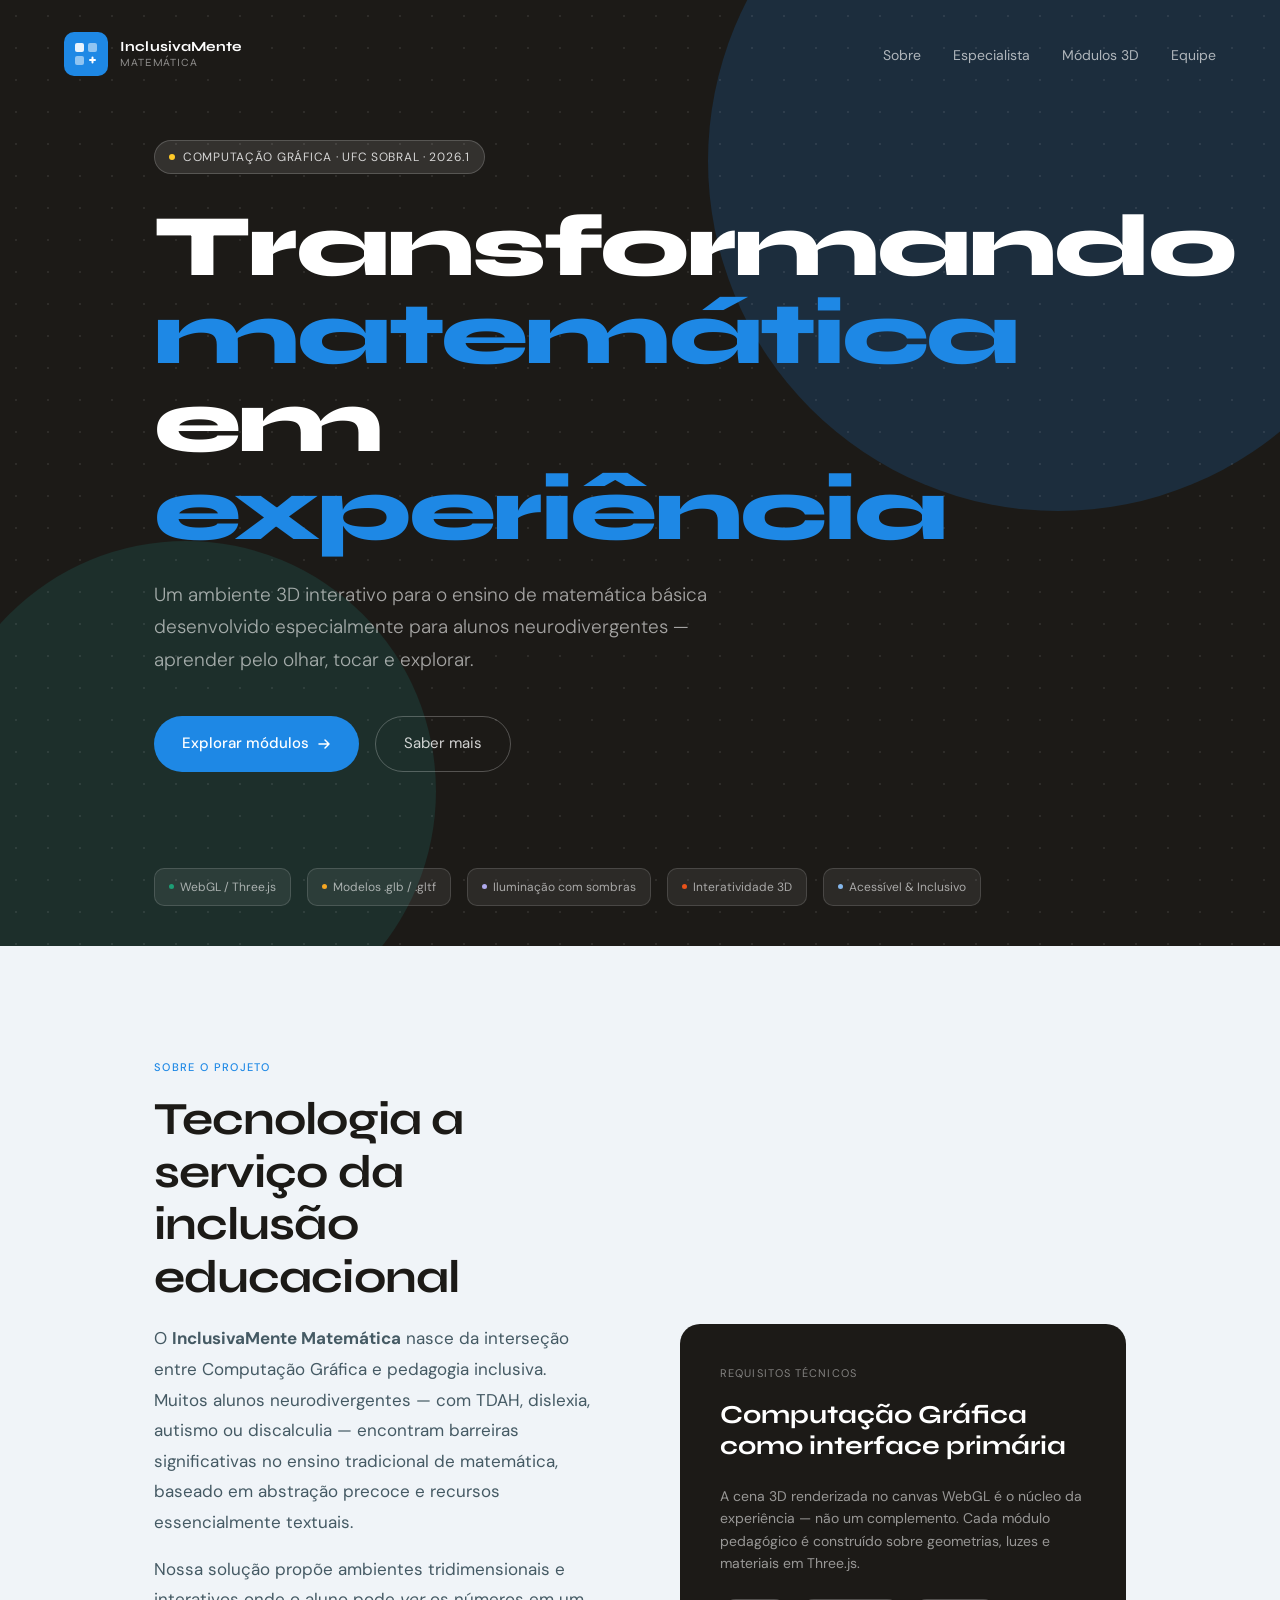
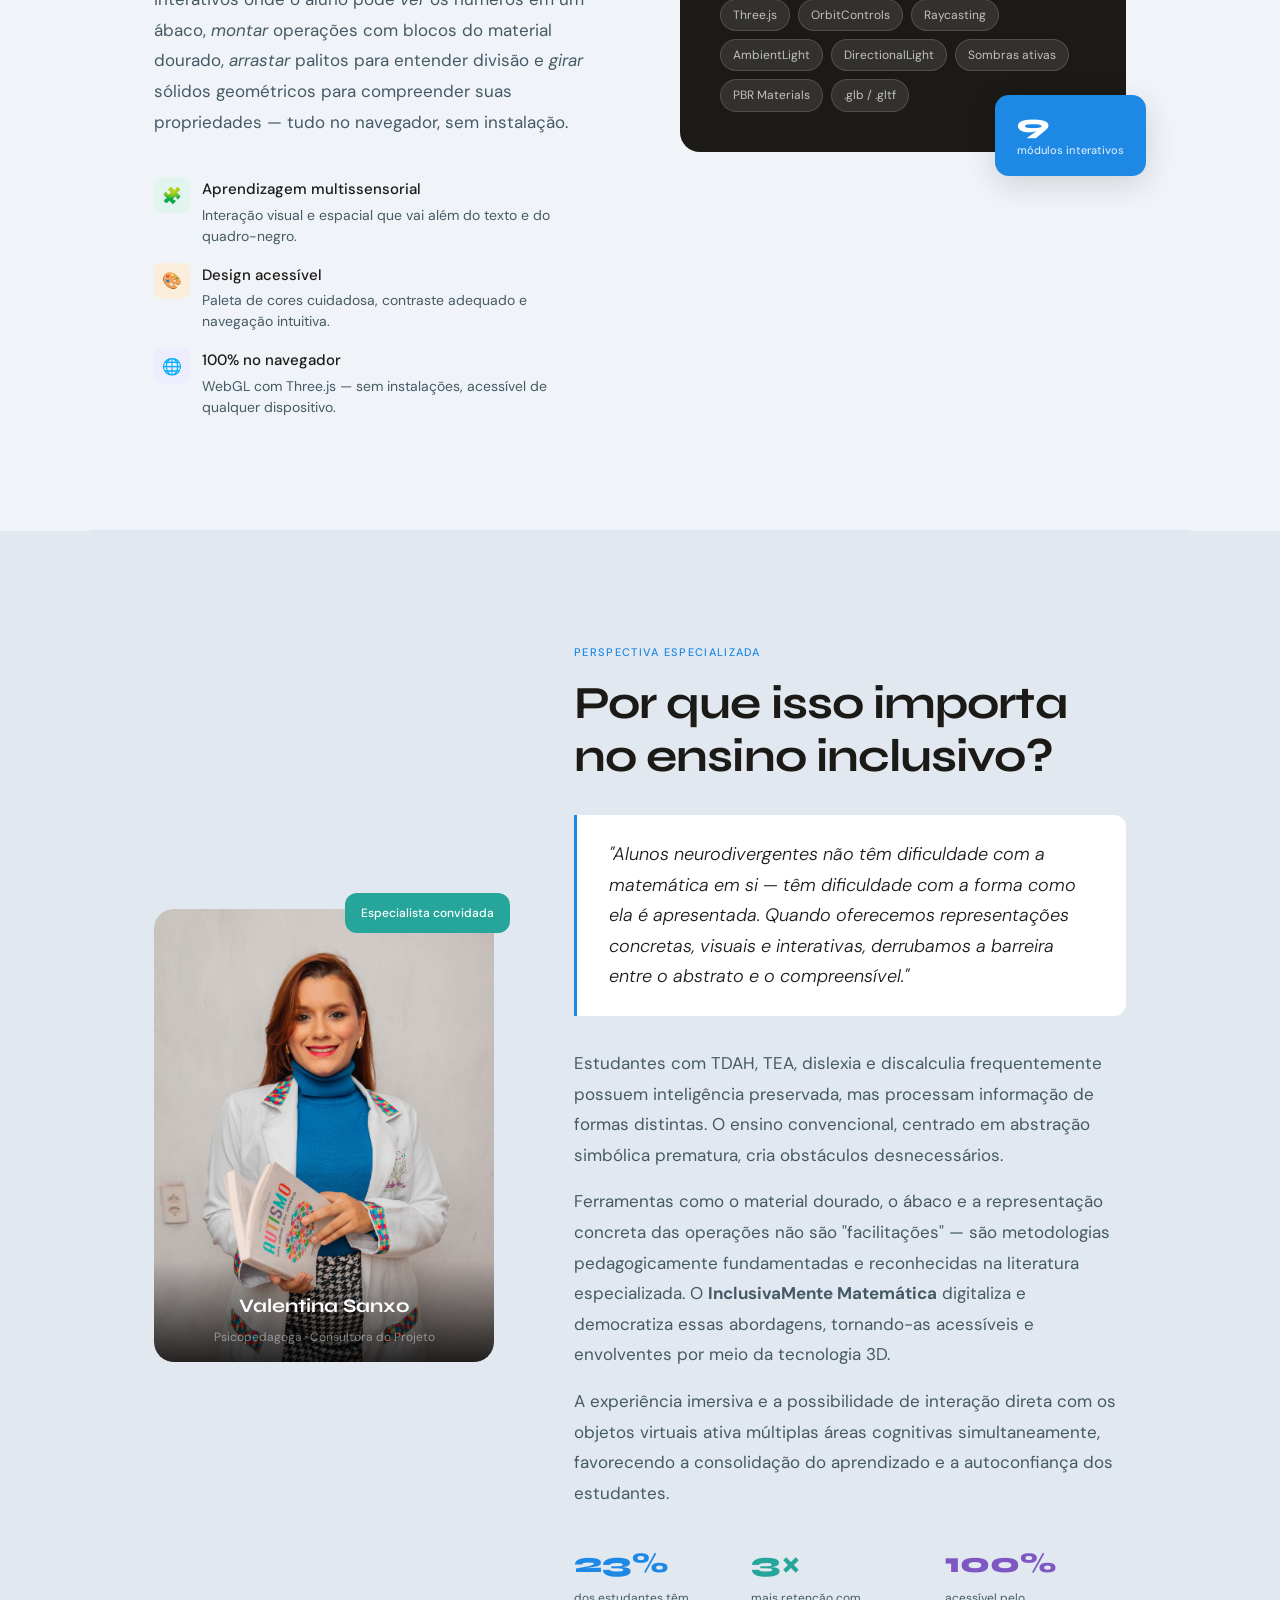
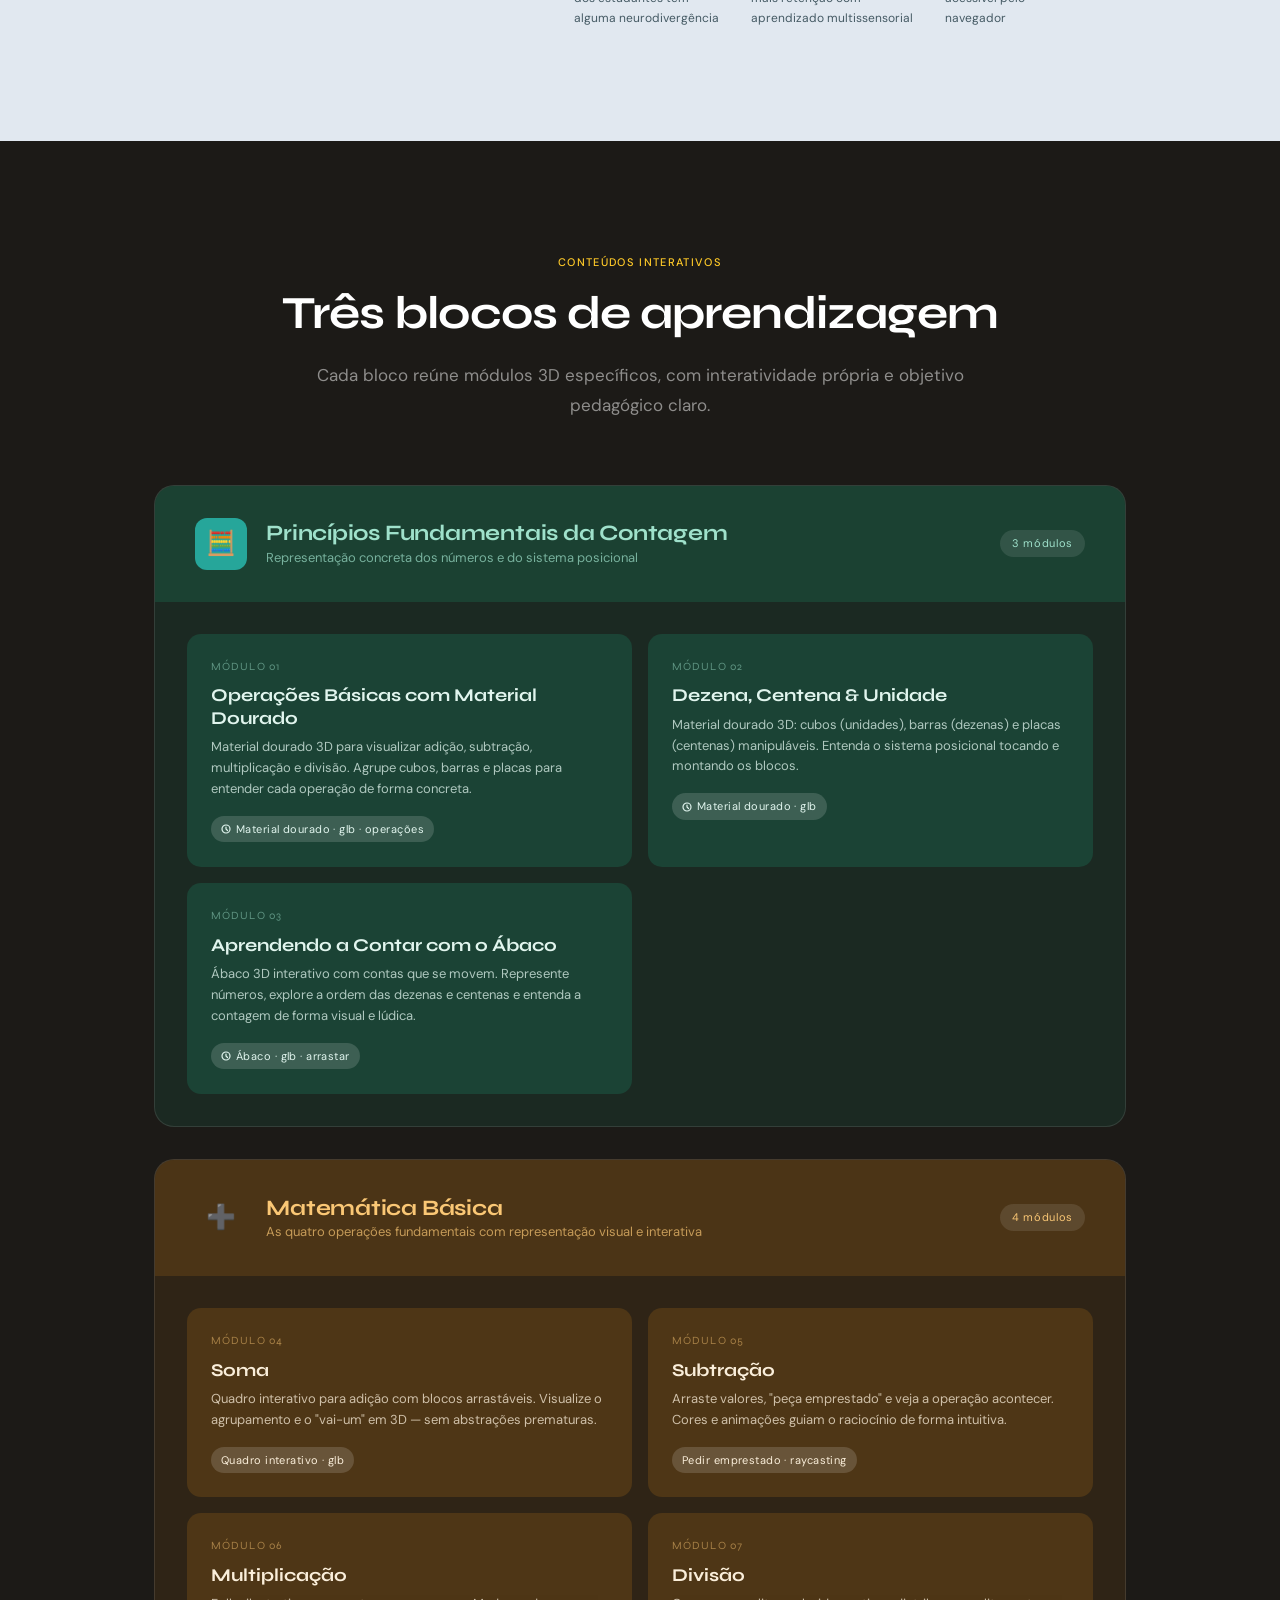
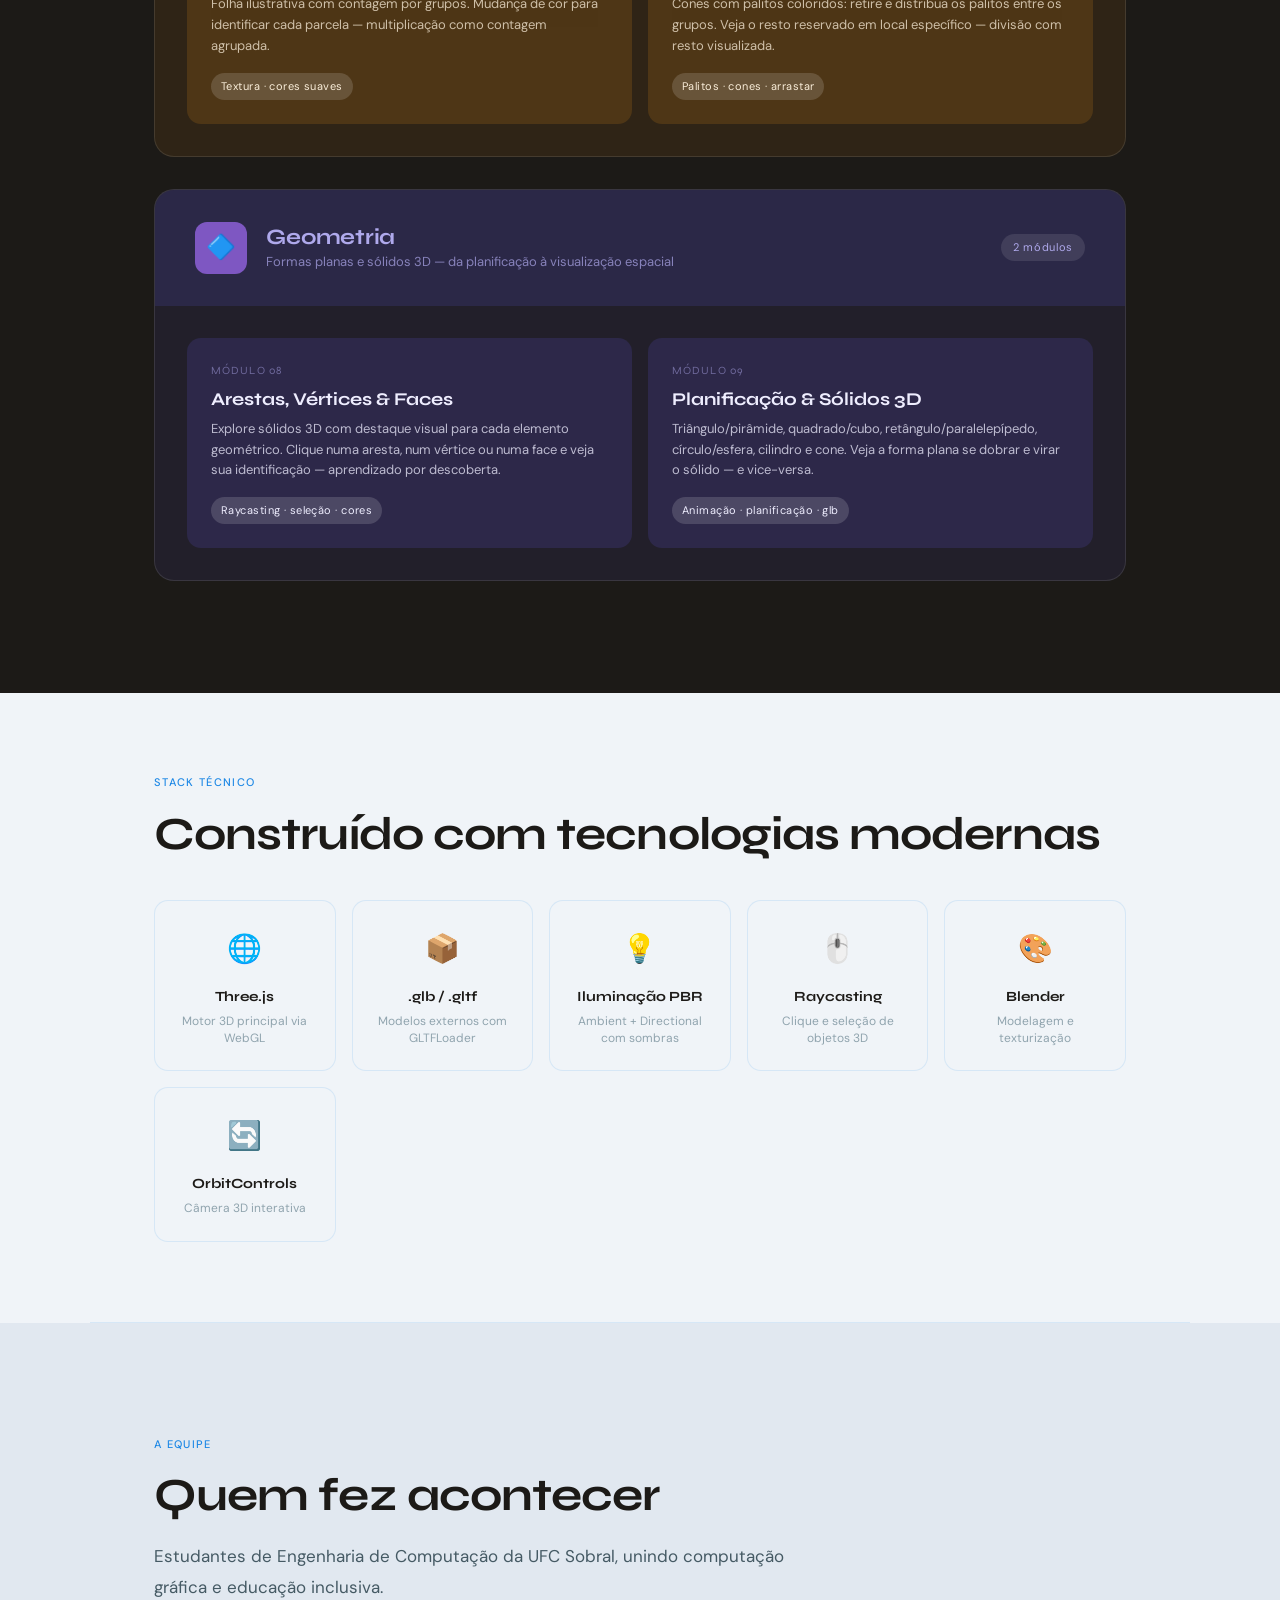
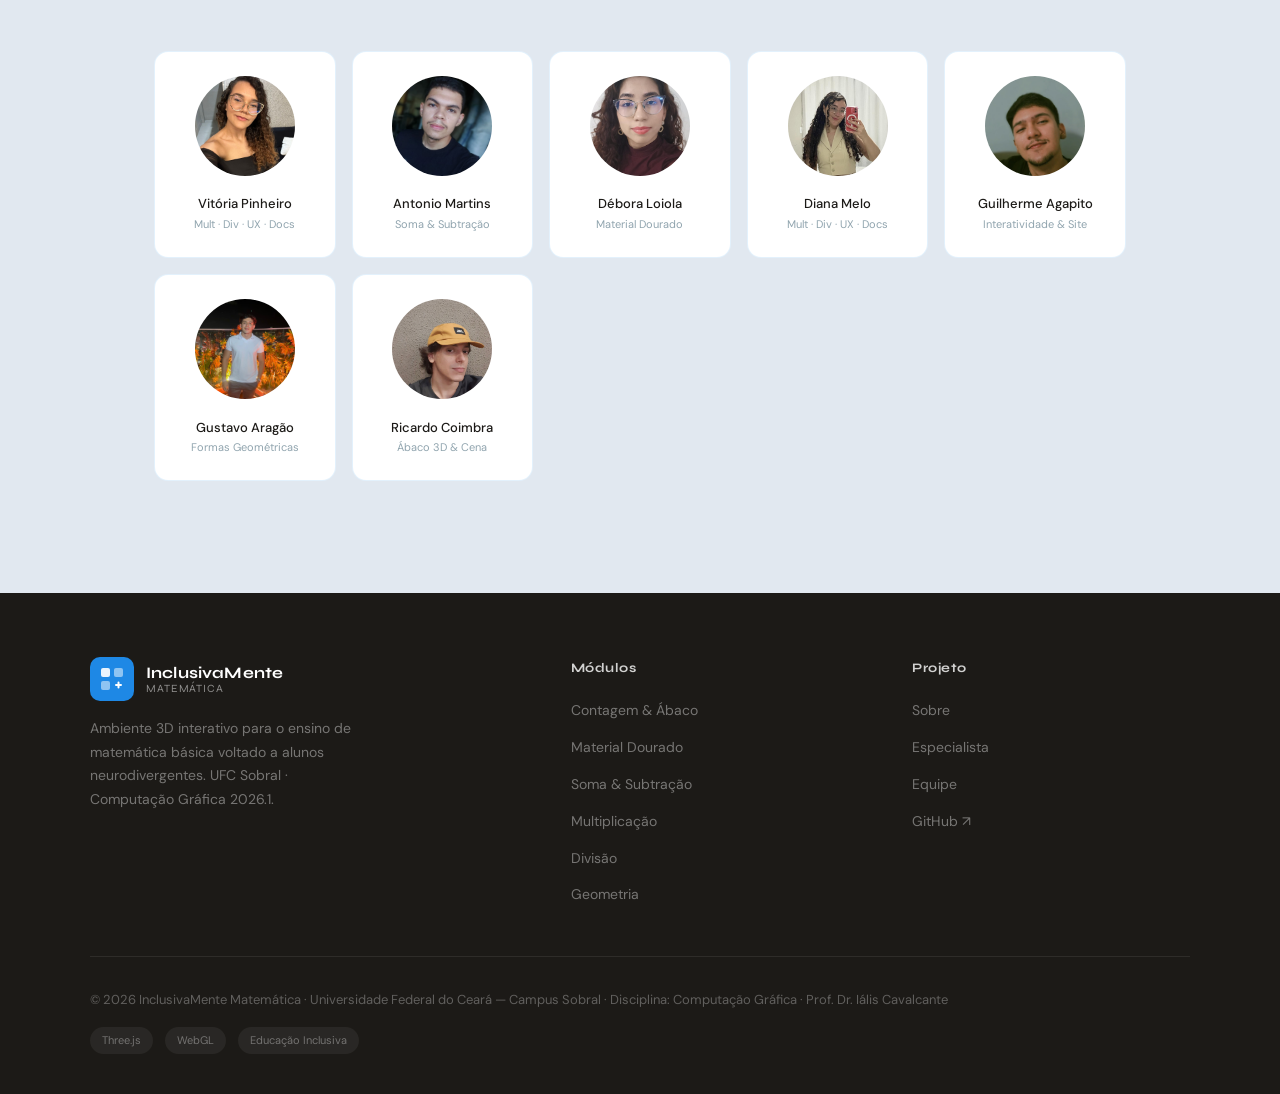
==== commit ea495a68: "update" ====
--- a/index.html
+++ b/index.html
@@ -994,7 +994,8 @@
 
   <div class="hero-content">
     <div class="hero-tag">Computação Gráfica · UFC Sobral · 2026.1</div>
-    <h1>Matemática que<br><em>todo mundo</em><br>consegue ver.</h1>
+    <!-- <h1>Matemática que<br><em>todo mundo</em><br>consegue ver.</h1> -->
+     <h1>Transformando <em>matemática</em> em <br><em>experiência</em></h1>
     <p class="hero-sub">
       Um ambiente 3D interativo para o ensino de matemática básica desenvolvido especialmente para alunos neurodivergentes — aprender pelo olhar, tocar e explorar.
     </p>
@@ -1271,14 +1272,14 @@
             </div>
             <div class="submodule-tag">Raycasting · seleção · cores</div>
           </a>
-          <dia href="implementacoes/geometria/" target="_blank" class="submodule-card sub-purple">
+          <a href="implementacoes/geometria/" target="_blank" class="submodule-card sub-purple">
             <div class="submodule-num">Módulo 09</div>
             <div class="submodule-title">Planificação & Sólidos 3D</div>
             <div class="submodule-desc">
               Triângulo/pirâmide, quadrado/cubo, retângulo/paralelepípedo, círculo/esfera, cilindro e cone. Veja a forma plana se dobrar e virar o sólido — e vice-versa.
             </div>
             <div class="submodule-tag">Animação · planificação · glb</div>
-          </dia>
+          </a>
         </div>
       </div>
 
@@ -1417,7 +1418,7 @@
           <li><a href="#sobre">Sobre</a></li>
           <li><a href="#especialista">Especialista</a></li>
           <li><a href="#equipe">Equipe</a></li>
-          <li><a href="https://github.com" target="_blank">GitHub ↗</a></li>
+          <li><a href="https://github.com/GuiAgapito/trabalho-comp-grafica" target="_blank">GitHub ↗</a></li>
         </ul>
       </div>
     </div>
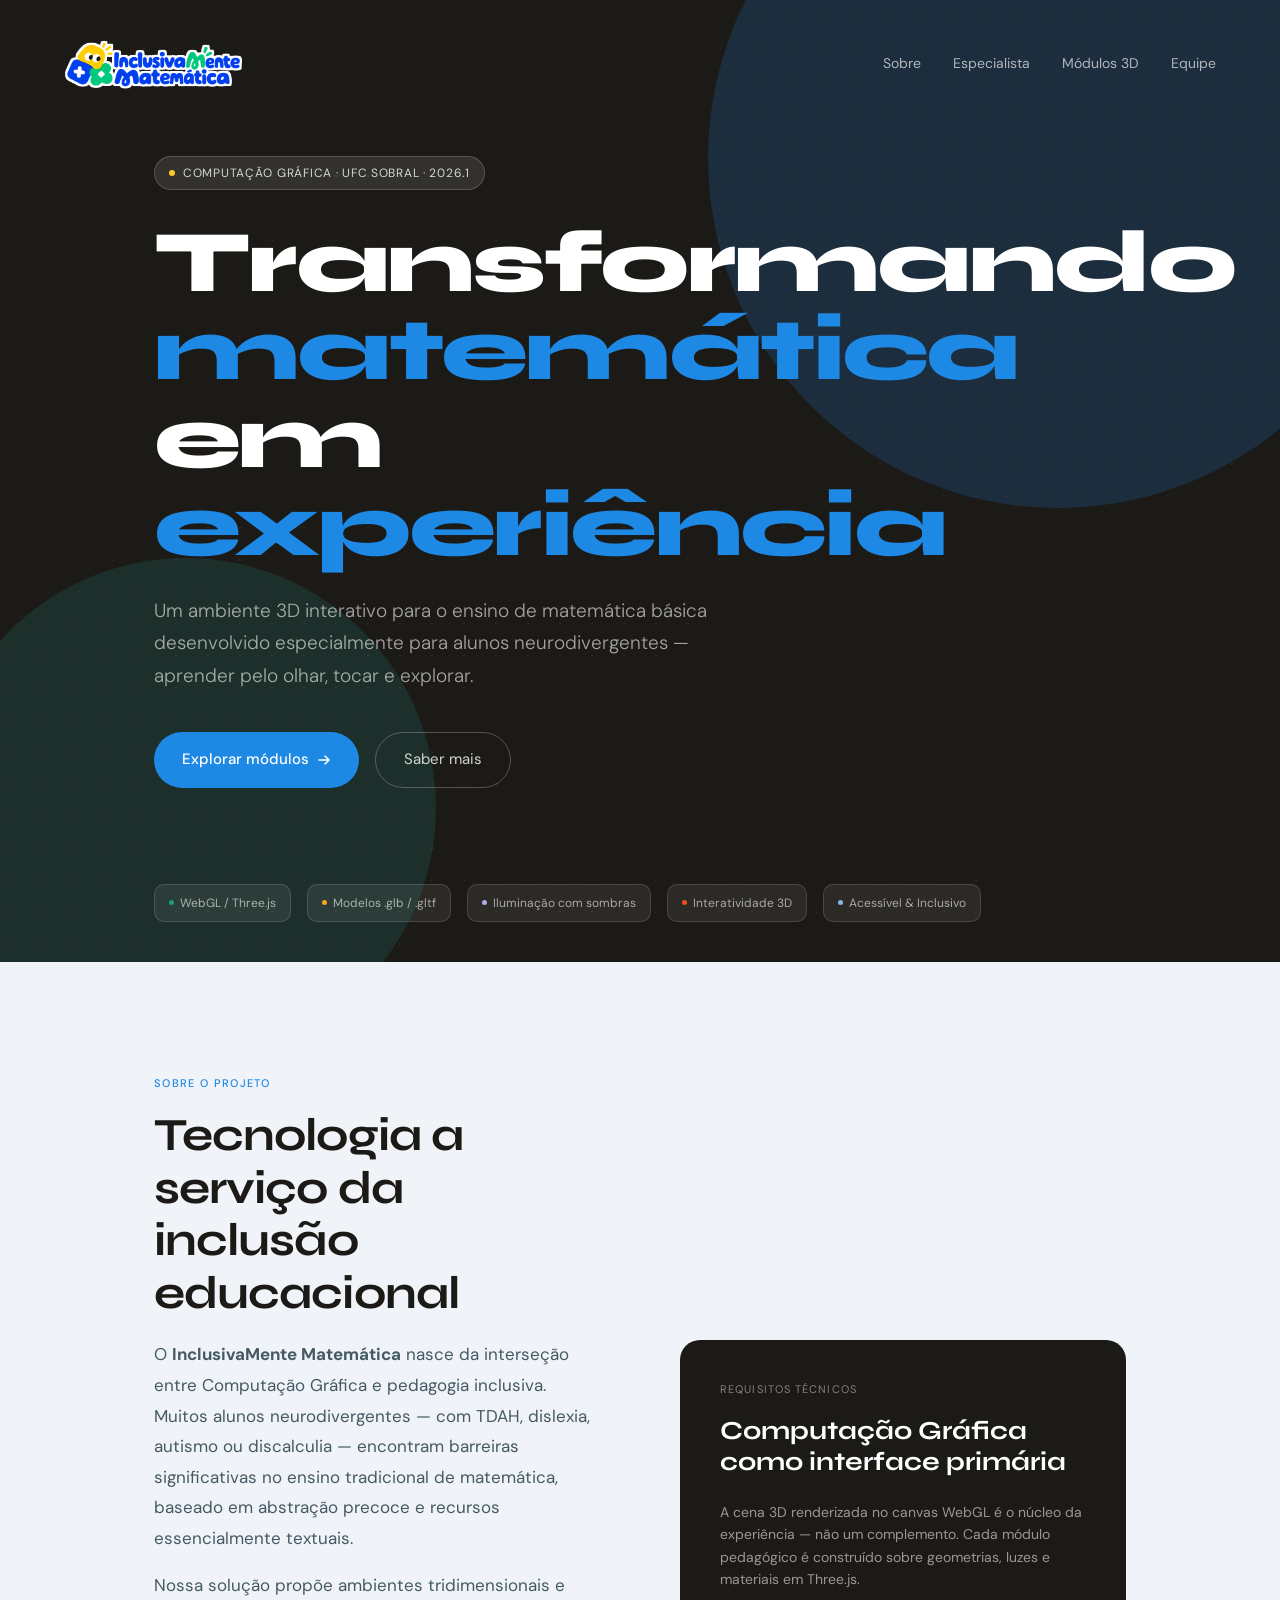
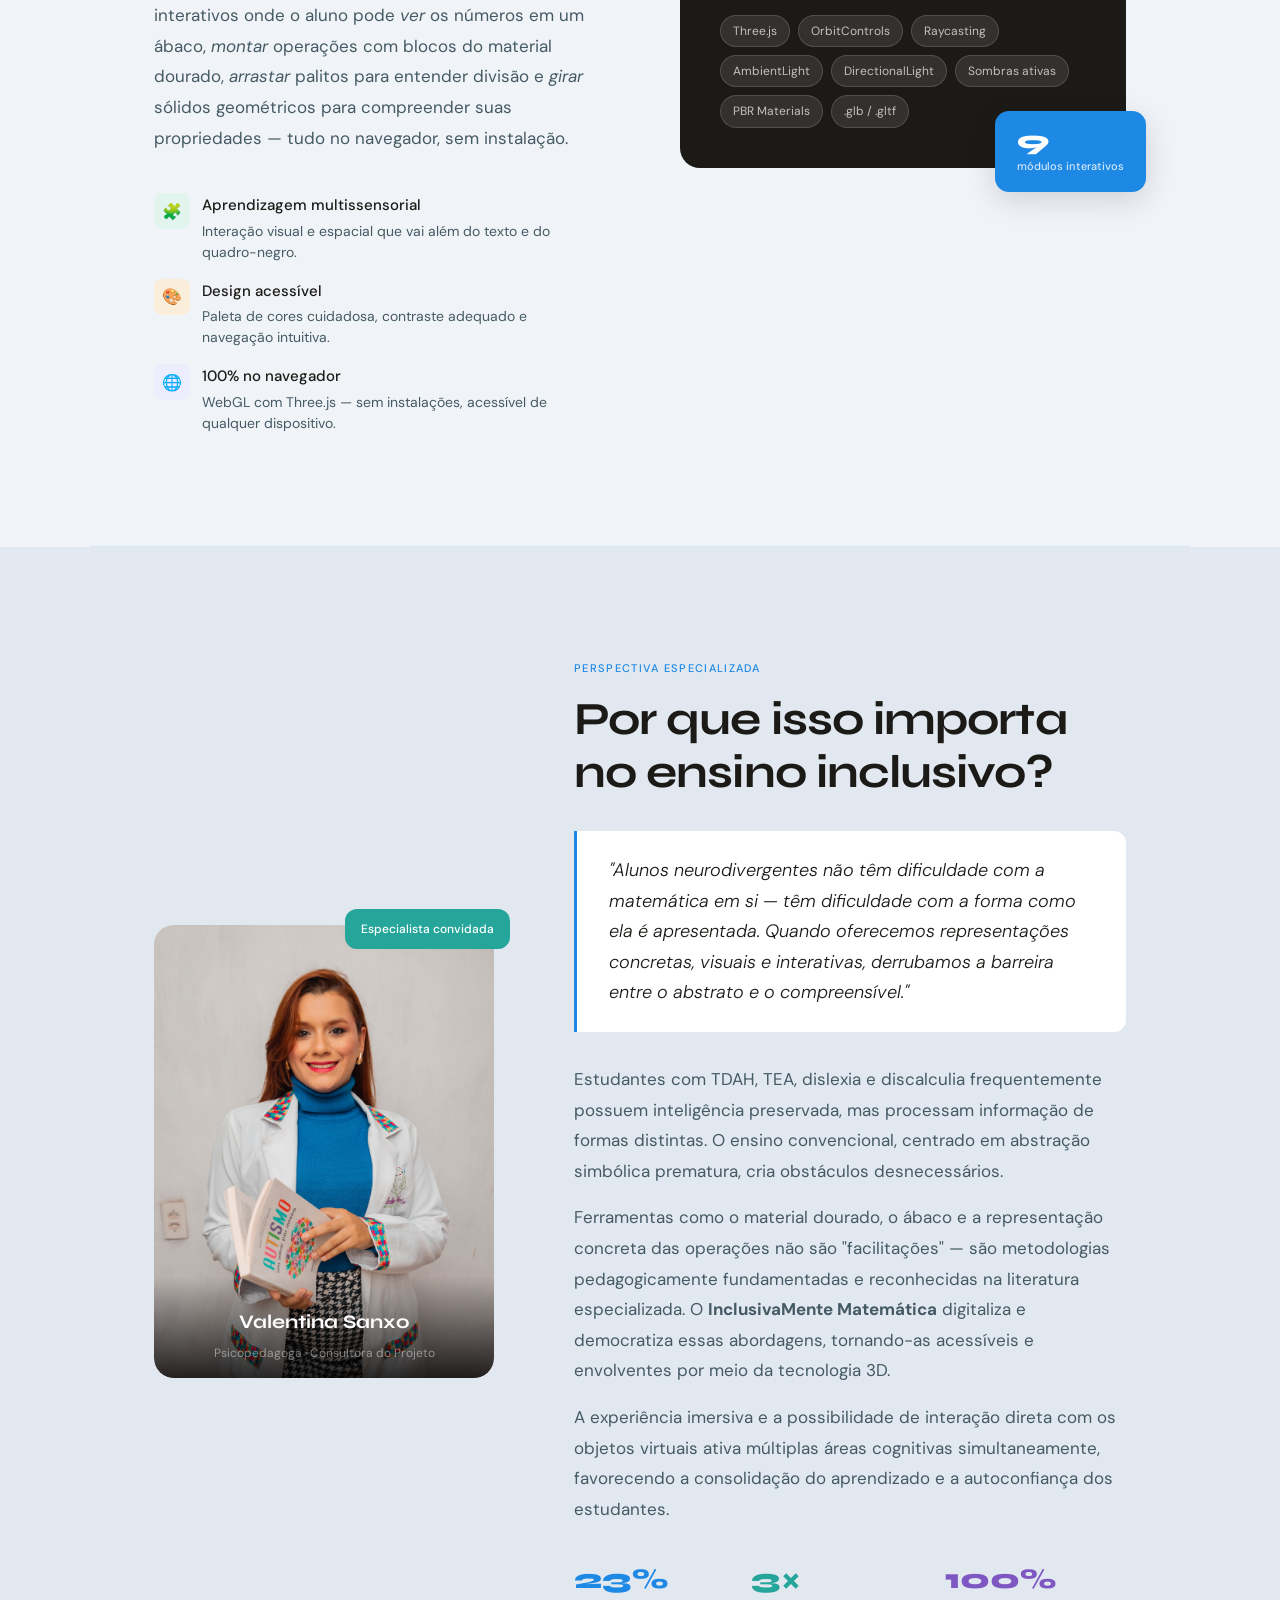
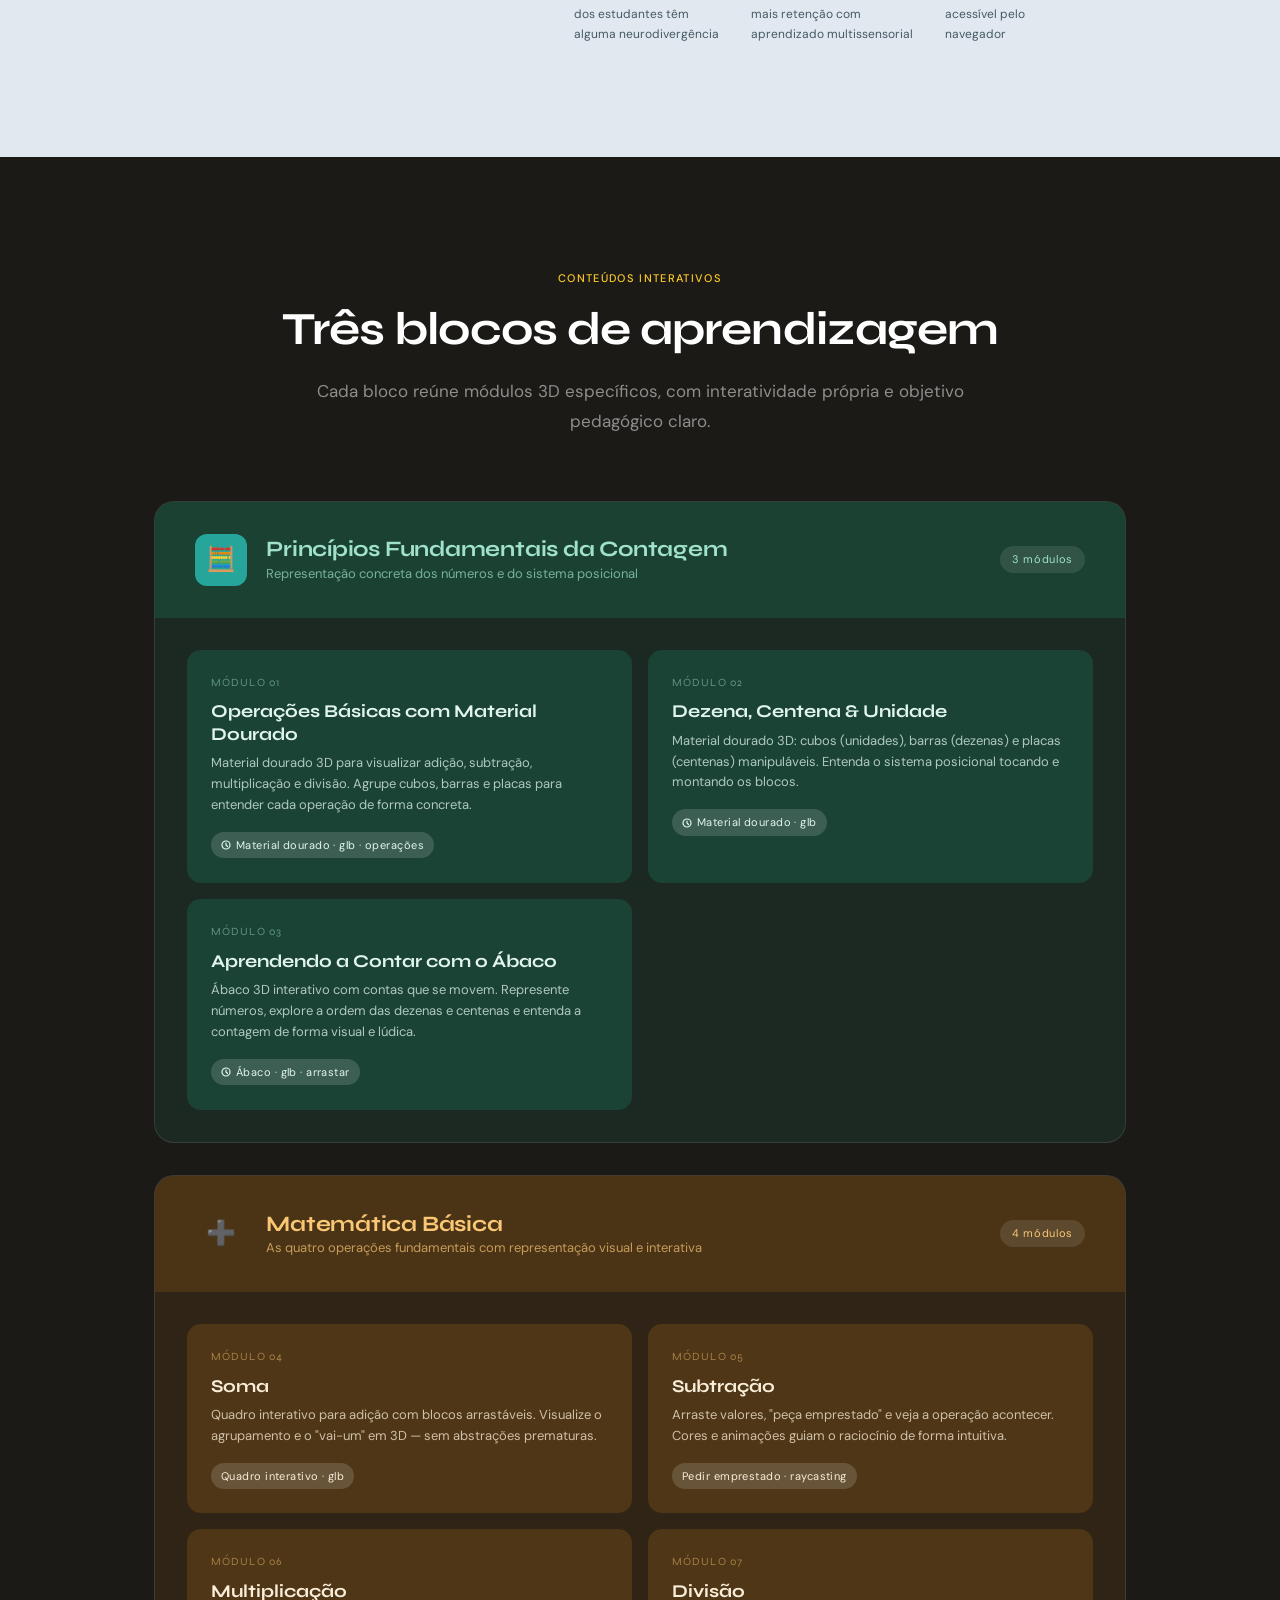
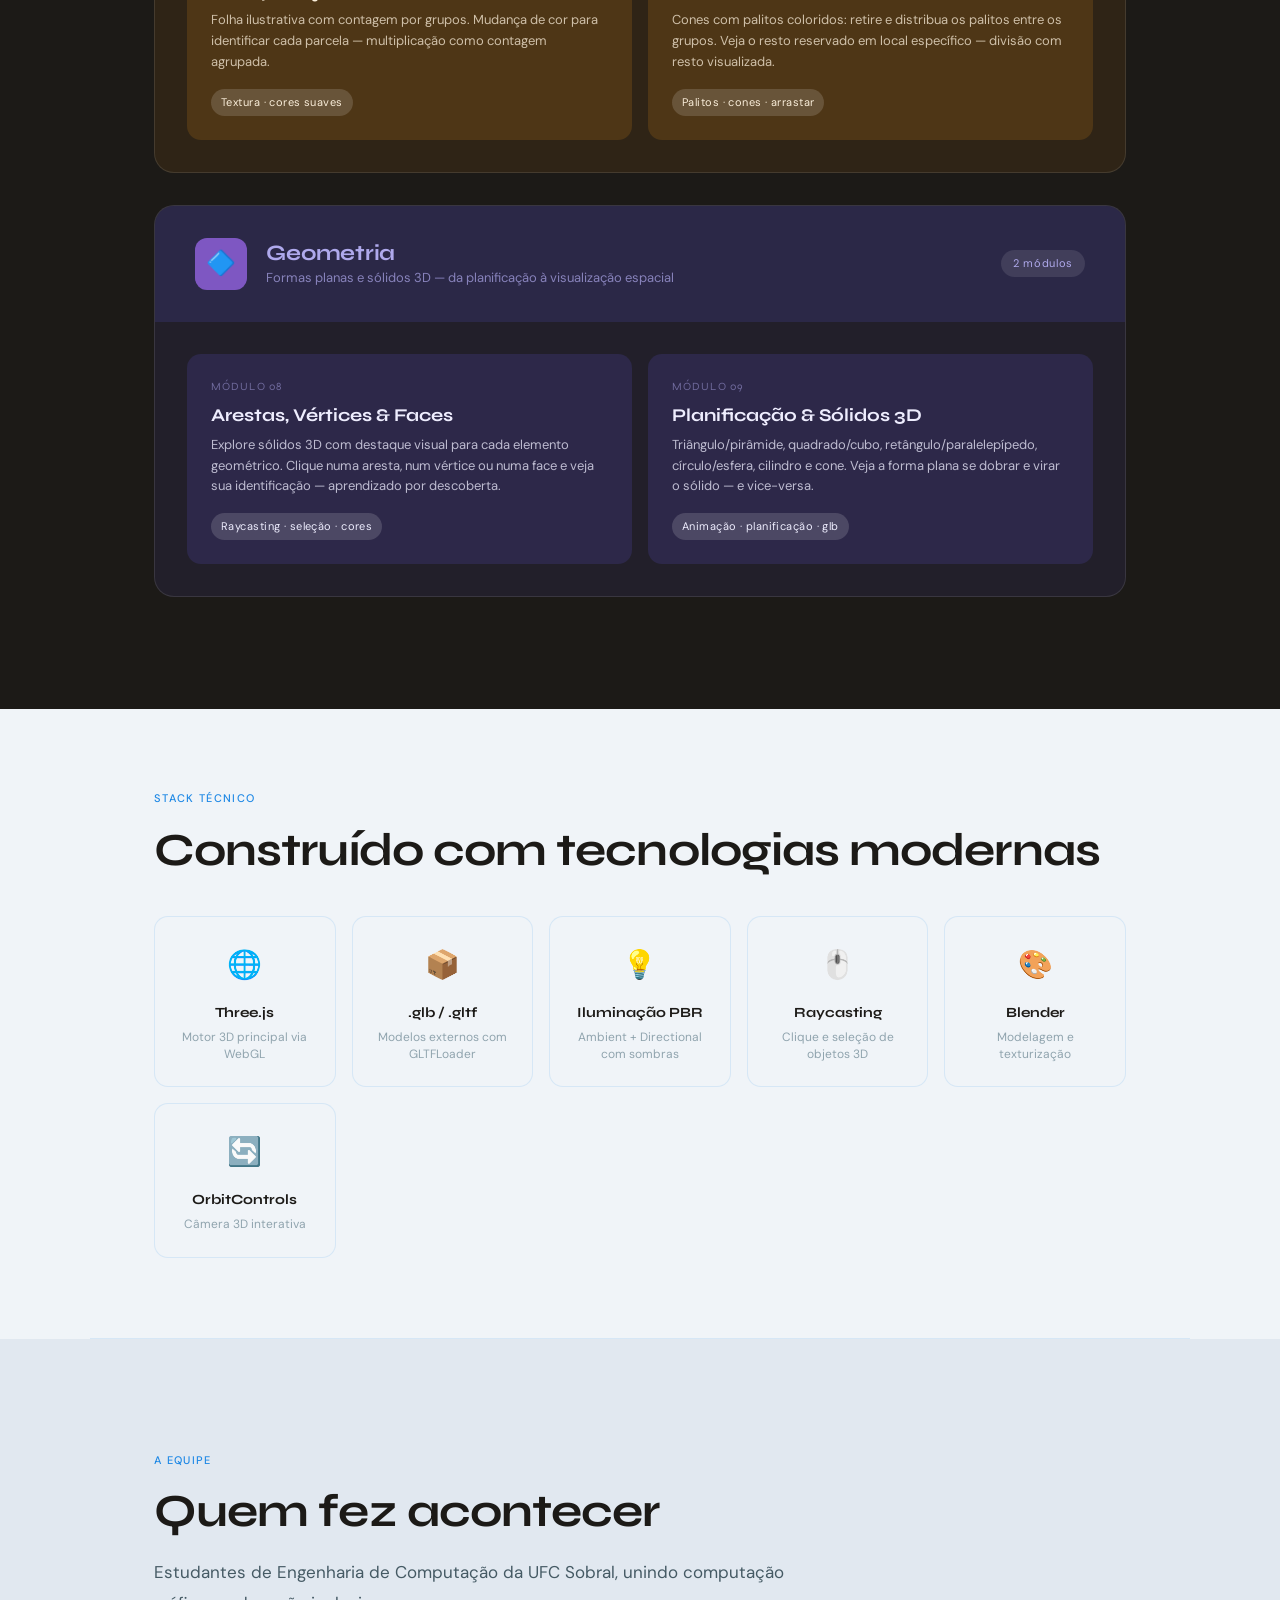
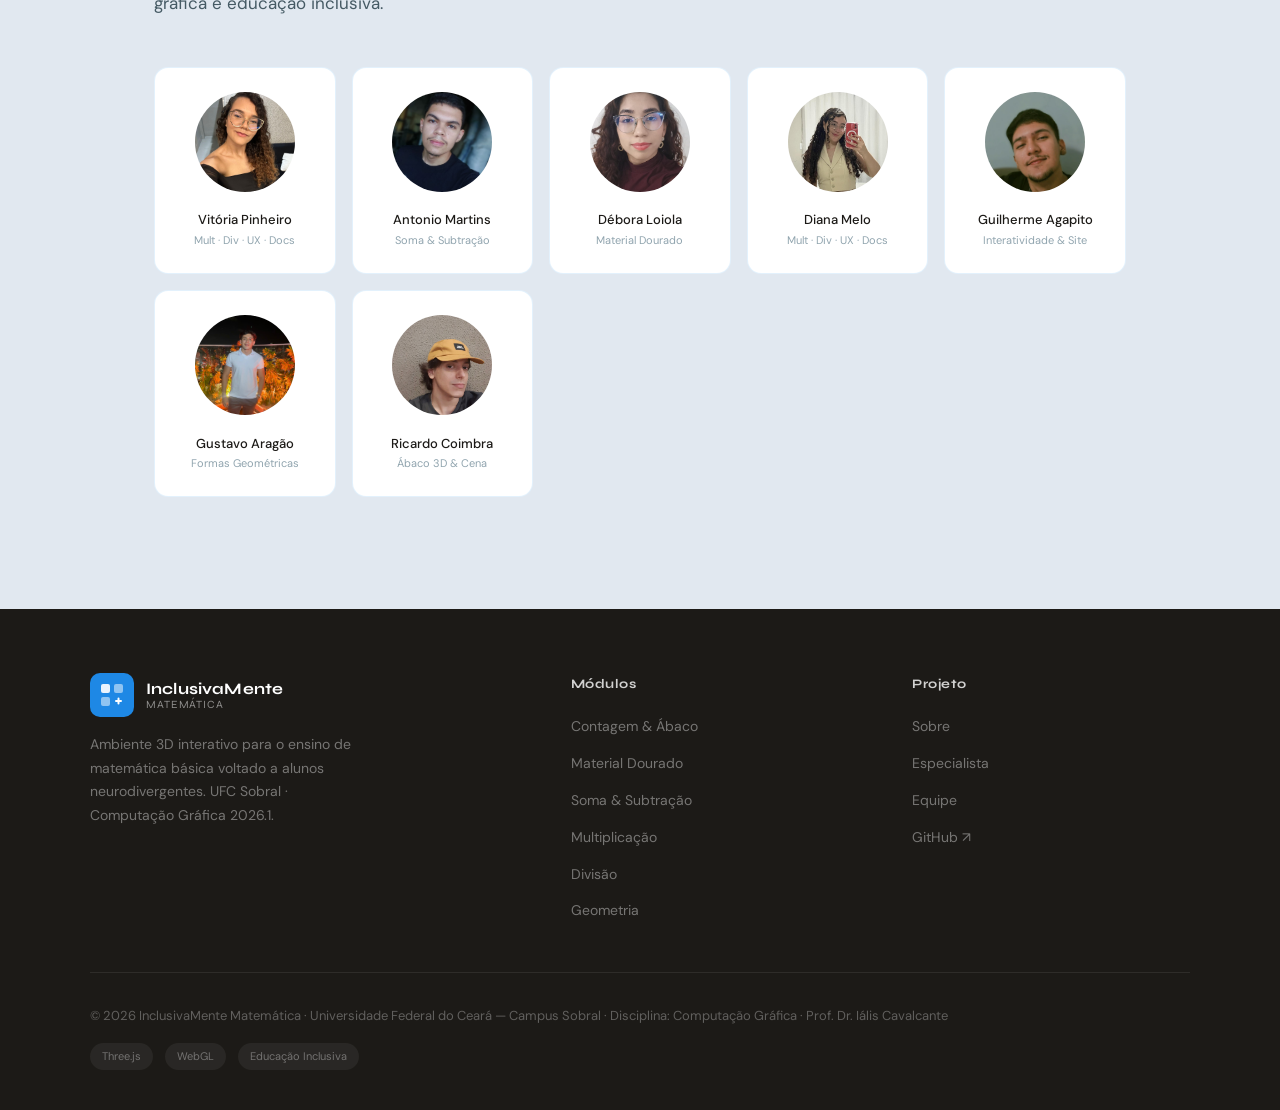
==== commit 2d6f2df3: "Update index.html" ====
--- a/index.html
+++ b/index.html
@@ -5,29 +5,23 @@
 <meta name="viewport" content="width=device-width, initial-scale=1.0">
 <title>InclusivaMente Matemática</title>
 <link href="https://fonts.googleapis.com/css2?family=Syne:wght@400;600;700;800&family=DM+Sans:ital,wght@0,300;0,400;0,500;1,300&display=swap" rel="stylesheet">
-<link rel="shortcut icon" href="assets/matematica.png" type="image/x-icon">
+<link rel="shortcut icon" href="assets/favicon.png" type="image/x-icon">
 <style>
   :root {
-    /* 🔵 PALETA PRINCIPAL - CONSCIENTIZAÇÃO DO AUTISMO */
-    --accent: #1E88E5;       /* Azul Vivo Principal */
+    --accent: #1E88E5;    
     --accent-hover: #1565C0; 
-    --accent2: #FFCA28;      /* Amarelo Ouro (do quebra-cabeça) */
-    
-    /* 🎨 CORES DE APOIO (Neurodiversidade) */
-    --teal: #26A69A;         /* Verde */
+    --accent2: #FFCA28;   
+    --teal: #26A69A;      
     --teal-light: #E0F2F1;
-    --purple: #7E57C2;       /* Roxo */
+    --purple: #7E57C2;    
     --purple-light: #EDE7F6;
-    --red: #EF5350;          /* Vermelho */
+    --red: #EF5350;       
     --red-light: #FDECEA;
-
-    /* ⚪ FUNDOS E TEXTOS */
-    --bg: #F0F4F8;           /* Fundo levemente azulado/acinzentado */
+    --bg: #F0F4F8;      
     --bg2: #E1E8F0;
     --ink: #1C1A17;
     --ink2: #455A64;
-    --ink3: #90A4AE;
-    
+    --ink3: #90A4AE;  
     --border: rgba(30, 136, 229, 0.12);
     --border-strong: rgba(30, 136, 229, 0.22);
     --radius: 20px;
@@ -143,6 +137,14 @@
     color: rgba(255,255,255,0.5);
     letter-spacing: 0.08em;
     text-transform: uppercase;
+  }
+
+    .logo-img {
+    height: 60px;
+    width: auto;
+    display: block;
+    filter: drop-shadow(2px 0 0 #fff) drop-shadow(-2px 0 0 #fff)
+            drop-shadow(0 2px 0 #fff) drop-shadow(0 -2px 0 #fff);
   }
 
   .nav-links {
@@ -337,7 +339,6 @@
     max-width: 680px;
   }
 
-  /* ── ABOUT ── */
   .about-grid {
     display: grid;
     grid-template-columns: 1fr 1fr;
@@ -472,7 +473,6 @@
     margin-top: 2px;
   }
 
-  /* ── PSICOPEDAGOGA ── */
   .expert-section {
     background: var(--bg2);
   }
@@ -572,7 +572,6 @@
     font-weight: 300;
   }
 
-  /* ── MÓDULOS 3D ── */
   .modules-bg {
     background: var(--ink);
   }
@@ -608,7 +607,6 @@
     gap: 2rem;
   }
 
-  /* main block */
   .module-block {
     border-radius: 20px;
     overflow: hidden;
@@ -711,7 +709,6 @@
     letter-spacing: 0.04em;
   }
 
-  /* block 1: contagem - teal */
   .block-contagem { background: rgba(29,158,117,0.12); }
   .block-contagem .module-header { background: rgba(29,158,117,0.2); }
   .block-contagem .module-icon-wrap { background: var(--teal); }
@@ -723,7 +720,6 @@
   .sub-teal .submodule-num { color: #9FE1CB; }
   .sub-teal .submodule-title { color: #E1F5EE; }
 
-  /* block 2: operações - amber */
   .block-operacoes { background: rgba(186,117,23,0.12); }
   .block-operacoes .module-header { background: rgba(186,117,23,0.2); }
   .block-operacoes .module-icon-wrap { background: var(--amber); }
@@ -735,7 +731,6 @@
   .sub-amber .submodule-num { color: #FAC775; }
   .sub-amber .submodule-title { color: #FAEEDA; }
 
-  /* block 3: geometria - purple */
   .block-geometria { background: rgba(83,74,183,0.12); }
   .block-geometria .module-header { background: rgba(83,74,183,0.2); }
   .block-geometria .module-icon-wrap { background: var(--purple); }
@@ -747,7 +742,6 @@
   .sub-purple .submodule-num { color: #AFA9EC; }
   .sub-purple .submodule-title { color: #EEEDFE; }
 
-  /* ── EQUIPE ── */
   .team-section { background: var(--bg2); }
   .team-inner {
     max-width: 1100px;
@@ -797,7 +791,6 @@
     line-height: 1.4;
   }
 
-  /* ── TECH STACK ── */
   .tech-section {
     padding: 5rem 5%;
     max-width: 1100px;
@@ -926,7 +919,6 @@
     color: rgba(255,255,255,0.35);
   }
 
-  /* ── SEPARATOR ── */
   .separator {
     height: 1px;
     background: var(--border);
@@ -934,7 +926,6 @@
     margin: 0 auto;
   }
 
-  /* ── RESPONSIVE ── */
   @media (max-width: 768px) {
     .about-grid { grid-template-columns: 1fr; gap: 3rem; }
     .about-visual { display: none; }
@@ -946,8 +937,7 @@
     .block-geometria .submodules-grid { grid-template-columns: 1fr; }
     .nav-links { display: none; }
   }
-
-  /* ── ANIMATIONS ── */
+  
   @keyframes fadeUp {
     from { opacity: 0; transform: translateY(24px); }
     to   { opacity: 1; transform: translateY(0); }
@@ -971,18 +961,7 @@
 
   <nav>
     <a href="#" class="nav-logo">
-      <div class="logo-mark">
-        <svg viewBox="0 0 26 26" fill="none" xmlns="http://www.w3.org/2000/svg">
-          <rect x="2" y="2" width="9" height="9" rx="2" fill="white" fill-opacity="0.9"/>
-          <rect x="15" y="2" width="9" height="9" rx="2" fill="white" fill-opacity="0.5"/>
-          <rect x="2" y="15" width="9" height="9" rx="2" fill="white" fill-opacity="0.5"/>
-          <path d="M17 19 L22 19 M19.5 16.5 L19.5 21.5" stroke="white" stroke-width="2" stroke-linecap="round"/>
-        </svg>
-      </div>
-      <div class="logo-text">
-        InclusivaMente
-        <span>Matemática</span>
-      </div>
+      <img src="assets/Logo Inclusivamente.png" alt="InclusivaMente Matemática" class="logo-img">
     </a>
     <ul class="nav-links">
       <li><a href="#sobre">Sobre</a></li>
@@ -994,7 +973,6 @@
 
   <div class="hero-content">
     <div class="hero-tag">Computação Gráfica · UFC Sobral · 2026.1</div>
-    <!-- <h1>Matemática que<br><em>todo mundo</em><br>consegue ver.</h1> -->
      <h1>Transformando <em>matemática</em> em <br><em>experiência</em></h1>
     <p class="hero-sub">
       Um ambiente 3D interativo para o ensino de matemática básica desenvolvido especialmente para alunos neurodivergentes — aprender pelo olhar, tocar e explorar.
@@ -1017,9 +995,6 @@
   </div>
 </header>
 
-<!-- ══════════════════════════════════════════════
-     SOBRE O PROJETO
-══════════════════════════════════════════════ -->
 <section id="sobre" class="section">
   <div class="about-grid">
     <div>
@@ -1087,19 +1062,14 @@
 
 <div class="separator"></div>
 
-<!-- ══════════════════════════════════════════════
-     ESPECIALISTA / PSICOPEDAGOGA
-══════════════════════════════════════════════ -->
 <section id="especialista" class="expert-section">
   <div class="expert-inner">
-    <!-- FOTO -->
     <div class="expert-photo-wrap">
       <a href="https://www.instagram.com/valentinasanxo_terap?igsh=MW16OHo2dmp2aDU0bA==" target="_blank" class="expert-photo">
         <div class="photo-real" style="position: relative; border-radius: 20px; overflow: hidden;">
           <img src="assets/IMG_3609.jpeg" 
                alt="Valentina" 
                style="width: 100%; display: block; aspect-ratio: 3/4; object-fit: cover;">
-          <!-- OVERLAY (nome sobre a imagem) -->
           <div class="photo-overlay" style="position: absolute; bottom: 0; left: 0; width: 100%; padding: 30px 15px 15px; background: linear-gradient(to top, rgba(0,0,0,0.8), transparent); color: white; text-align: left; border-bottom-left-radius: 20px; border-bottom-right-radius: 20px;">
             <div class="photo-name" style="font-family: 'Syne', sans-serif; font-size: 1.2rem; font-weight: 700; margin-bottom: 4px;">Valentina Sanxo</div>
             <div class="photo-role" style="font-size: 0.75rem; opacity: 0.9;">Psicopedagoga · Consultora do Projeto</div>
@@ -1109,7 +1079,6 @@
       <div class="expert-badge-float">Especialista convidada</div>
     </div>
 
-    <!-- TEXTO AO LADO -->
     <div>
       <p class="section-label">Perspectiva especializada</p>
       <h2 class="section-title">Por que isso importa no ensino inclusivo?</h2>
@@ -1128,7 +1097,6 @@
         A experiência imersiva e a possibilidade de interação direta com os objetos virtuais ativa múltiplas áreas cognitivas simultaneamente, favorecendo a consolidação do aprendizado e a autoconfiança dos estudantes.
       </p>
 
-      <!-- 🔢 INDICADORES ESTATÍSTICOS -->
       <div style="display:flex; gap:2rem; margin-top:2rem; flex-wrap:wrap;">
         <div>
           <div style="font-family:'Syne',sans-serif; font-size:28px; font-weight:800; color:var(--accent);">23%</div>
@@ -1147,9 +1115,6 @@
   </div>
 </section>
 
-<!-- ══════════════════════════════════════════════
-     MÓDULOS 3D
-══════════════════════════════════════════════ -->
 <section id="modulos" class="modules-bg">
   <div class="modules-inner">
     <div class="modules-header">
@@ -1160,7 +1125,6 @@
 
     <div class="modules-grid">
 
-      <!-- ── BLOCO 1: CONTAGEM ── -->
       <div class="module-block block-contagem">
         <div class="module-header">
           <div class="module-icon-wrap">🧮</div>
@@ -1207,7 +1171,6 @@
         </div>
       </div>
 
-      <!-- ── BLOCO 2: OPERAÇÕES ── -->
       <div class="module-block block-operacoes">
         <div class="module-header">
           <div class="module-icon-wrap">➕</div>
@@ -1253,7 +1216,6 @@
         </div>
       </div>
 
-      <!-- ── BLOCO 3: GEOMETRIA ── -->
       <div class="module-block block-geometria">
         <div class="module-header">
           <div class="module-icon-wrap">🔷</div>
@@ -1264,7 +1226,7 @@
           <div class="module-badge">2 módulos</div>
         </div>
         <div class="submodules-grid">
-          <a href="implementacoes/geometria/" target="_blank" class="submodule-card sub-purple">
+          <a href="implementacoes/geometria-planificacao/" target="_blank" class="submodule-card sub-purple">
             <div class="submodule-num">Módulo 08</div>
             <div class="submodule-title">Arestas, Vértices & Faces</div>
             <div class="submodule-desc">
@@ -1287,9 +1249,6 @@
   </div>
 </section>
 
-<!-- ══════════════════════════════════════════════
-     TECNOLOGIAS
-══════════════════════════════════════════════ -->
 <section class="tech-section">
   <p class="section-label">Stack técnico</p>
   <h2 class="section-title">Construído com tecnologias modernas</h2>
@@ -1329,9 +1288,6 @@
 
 <div class="separator"></div>
 
-<!-- ══════════════════════════════════════════════
-     EQUIPE
-══════════════════════════════════════════════ -->
 <section id="equipe" class="team-section">
   <div class="team-inner">
     <p class="section-label">A equipe</p>
@@ -1378,9 +1334,6 @@
   </div>
 </section>
 
-<!-- ══════════════════════════════════════════════
-     FOOTER
-══════════════════════════════════════════════ -->
 <footer>
   <div class="footer-inner">
     <div class="footer-top">
@@ -1434,4 +1387,4 @@
 </footer>
 
 </body>
-</html>+</html>
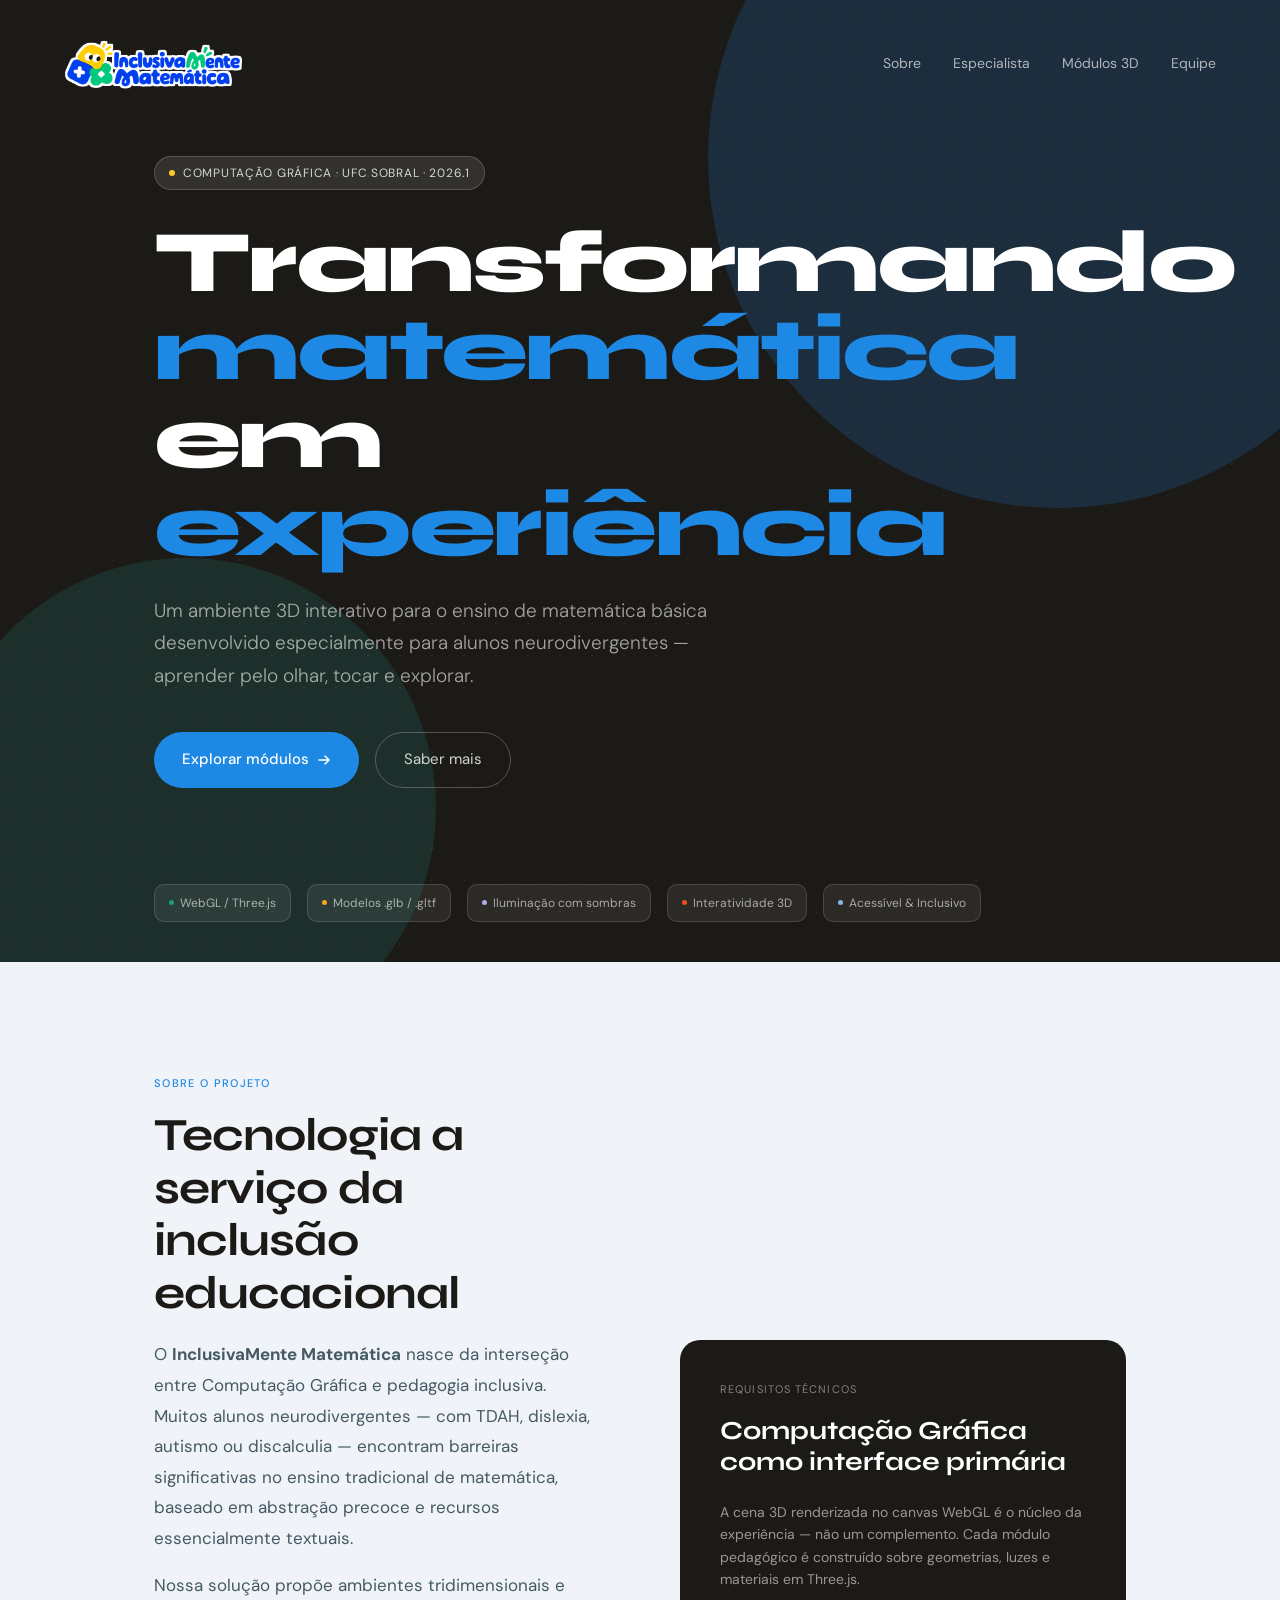
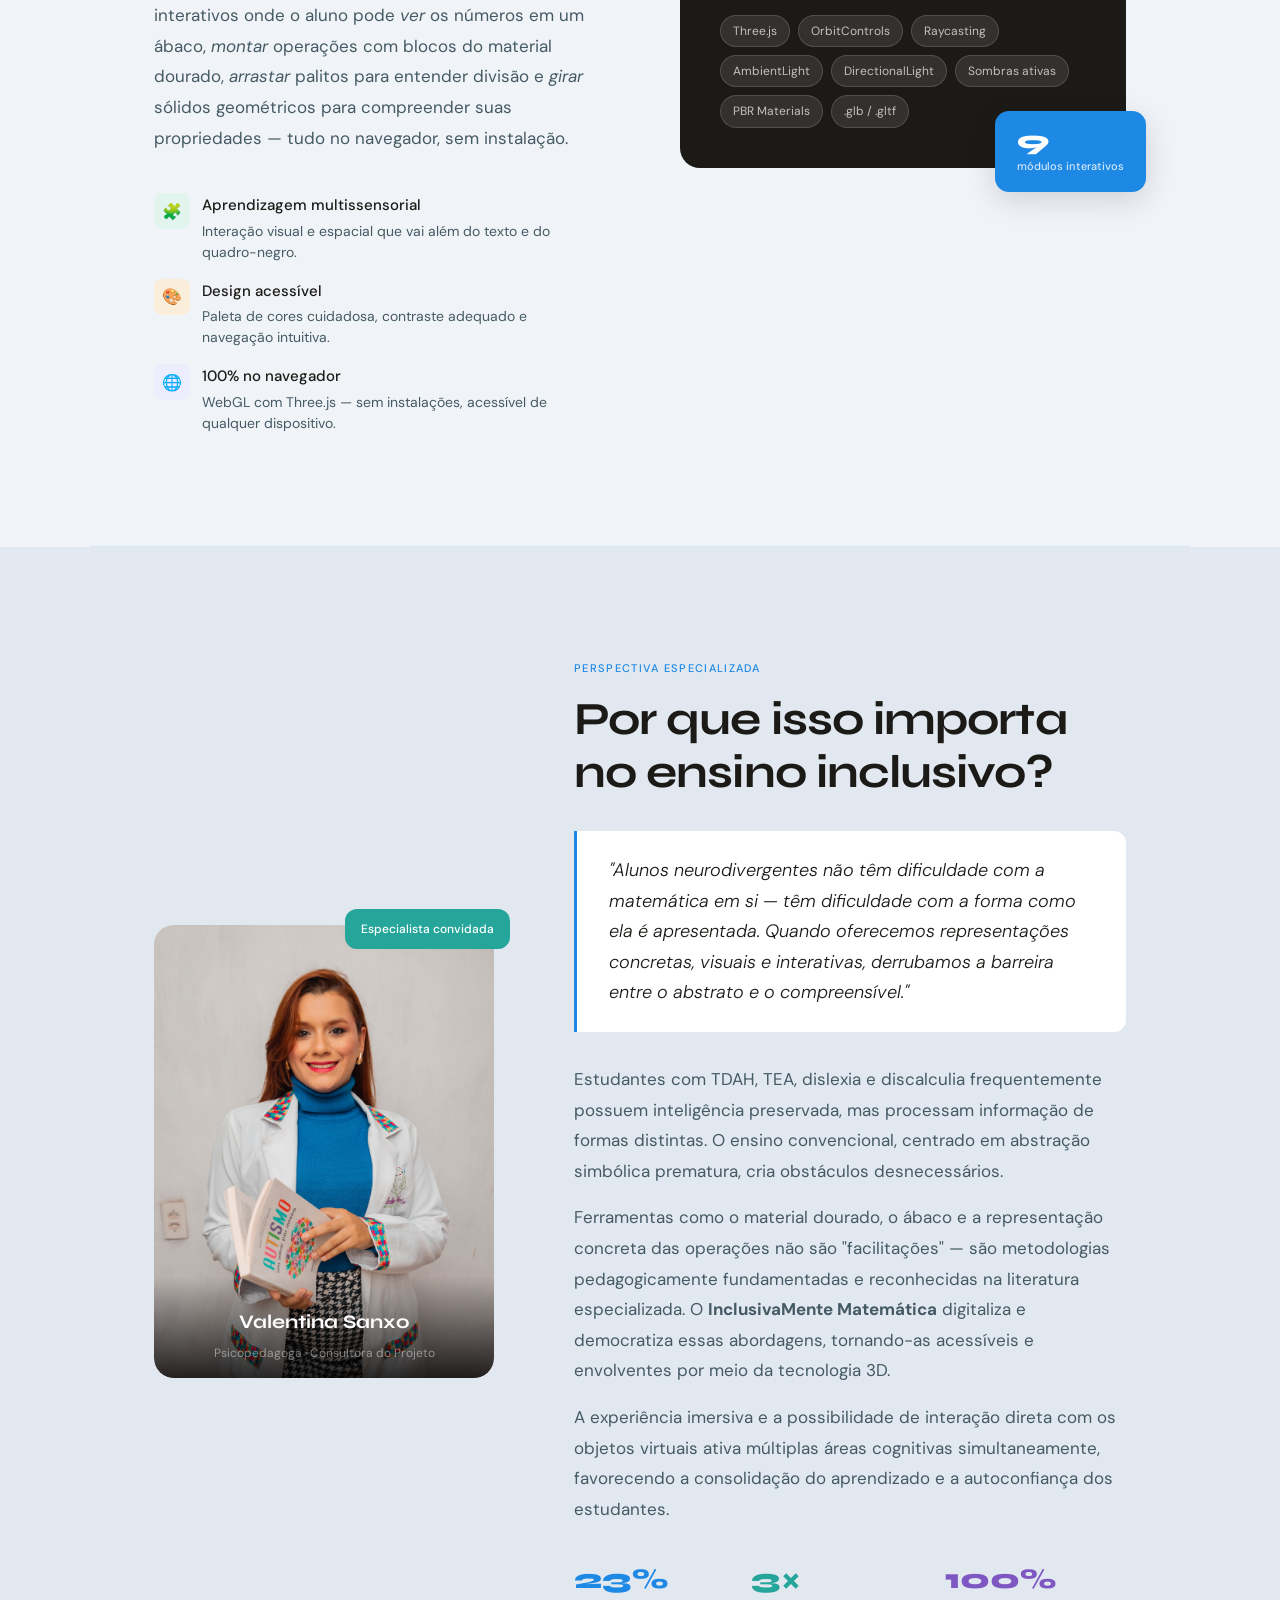
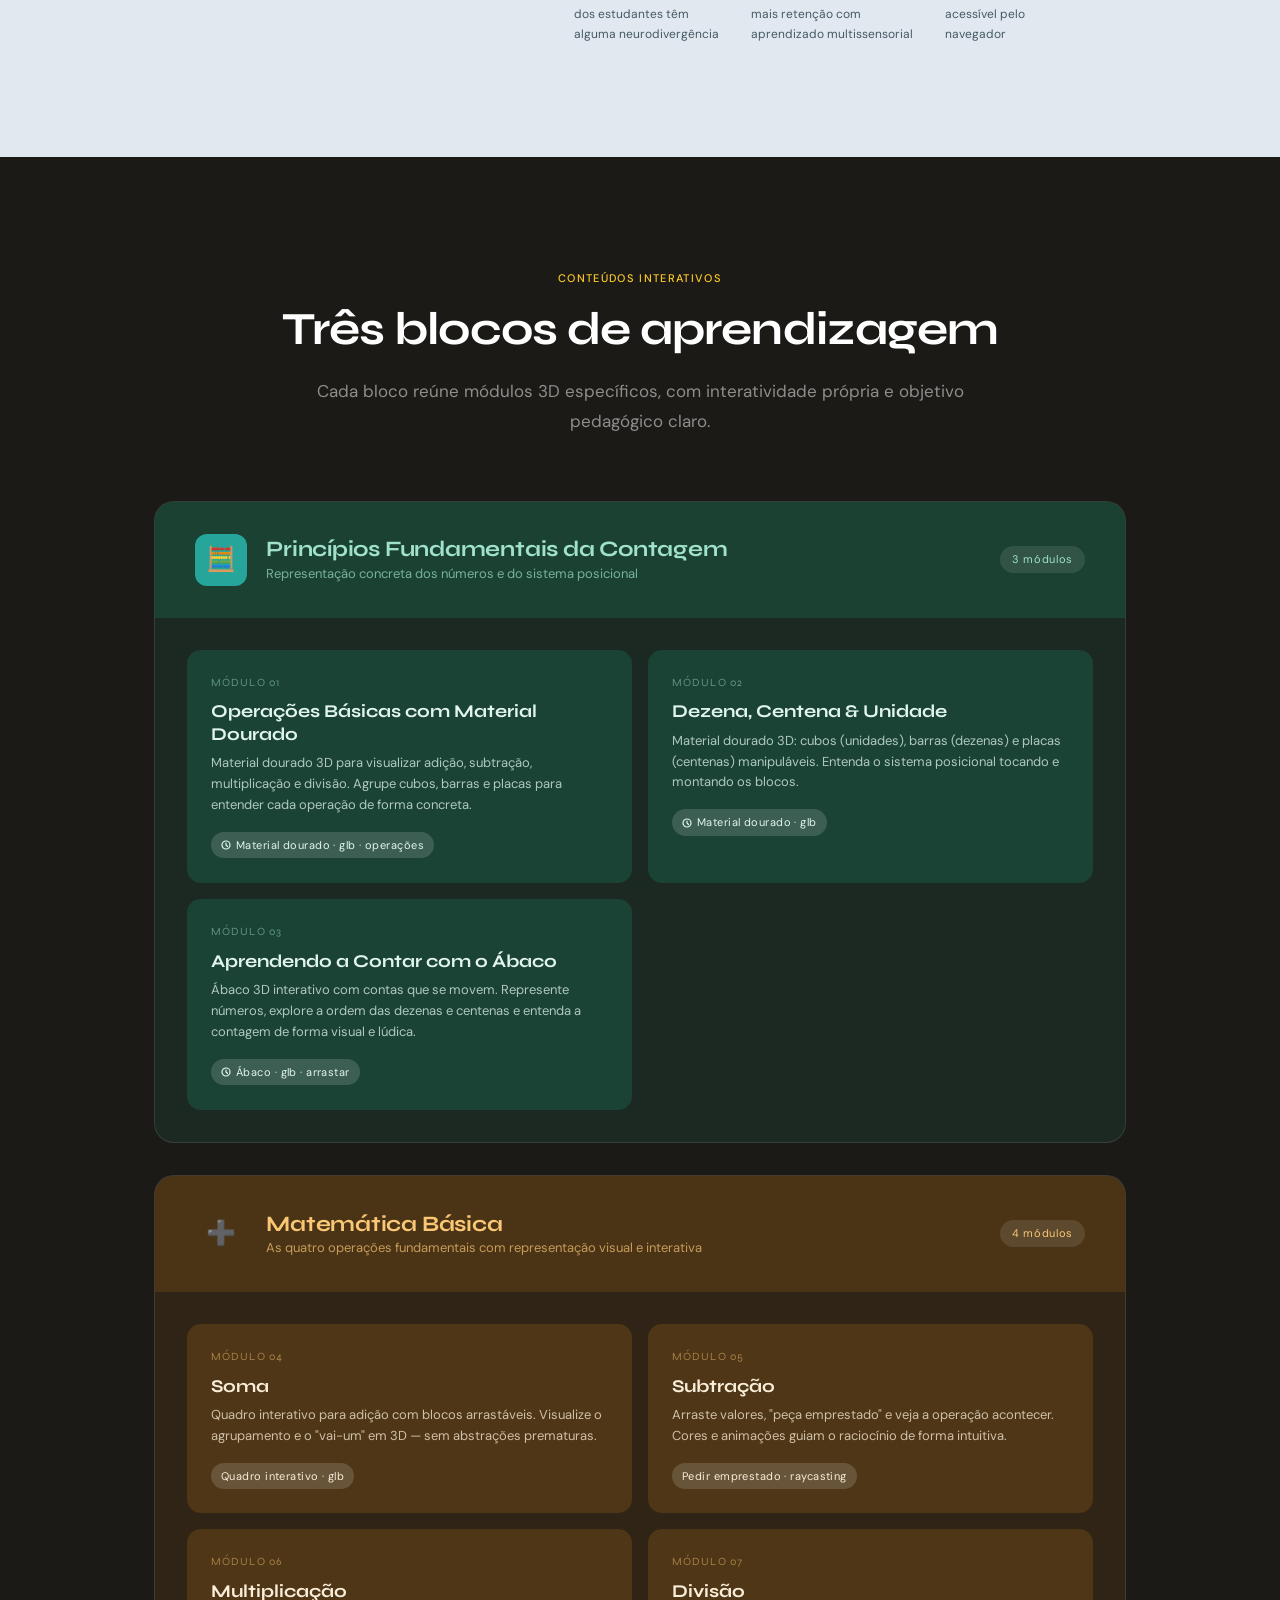
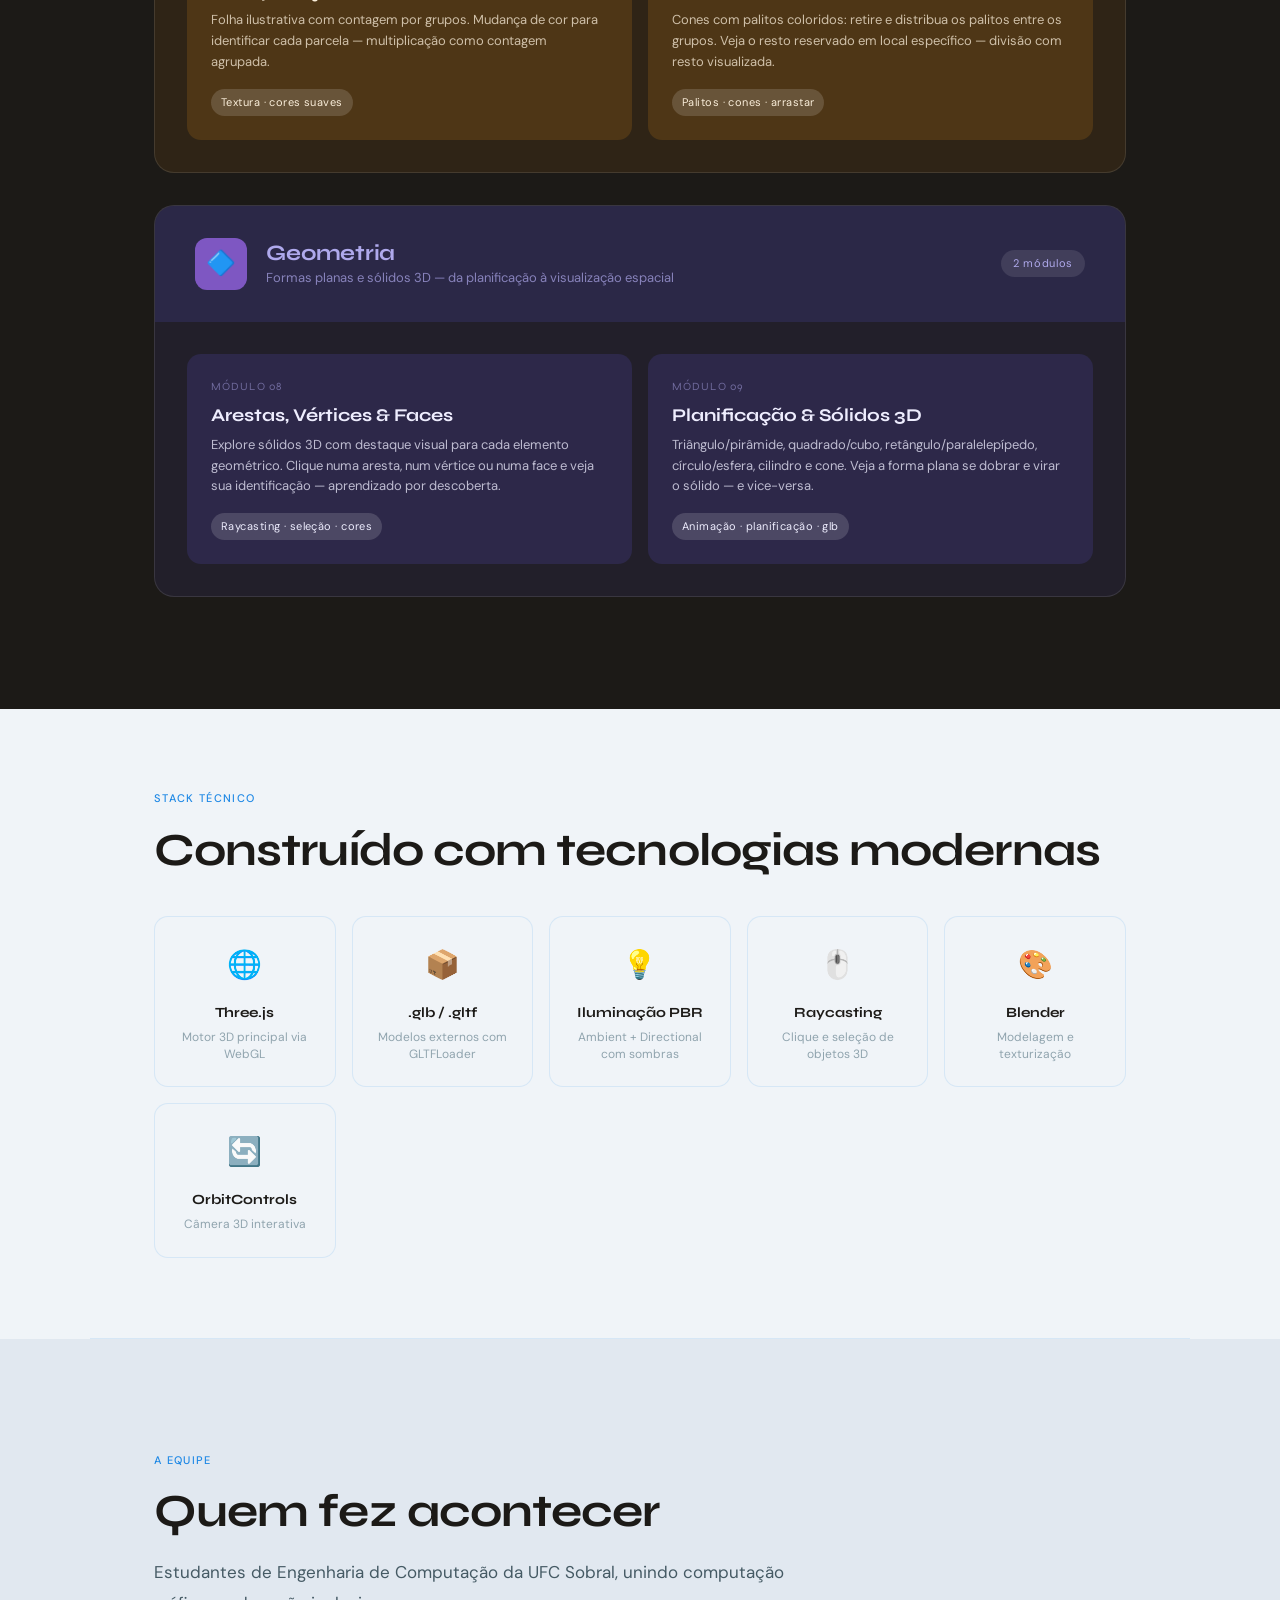
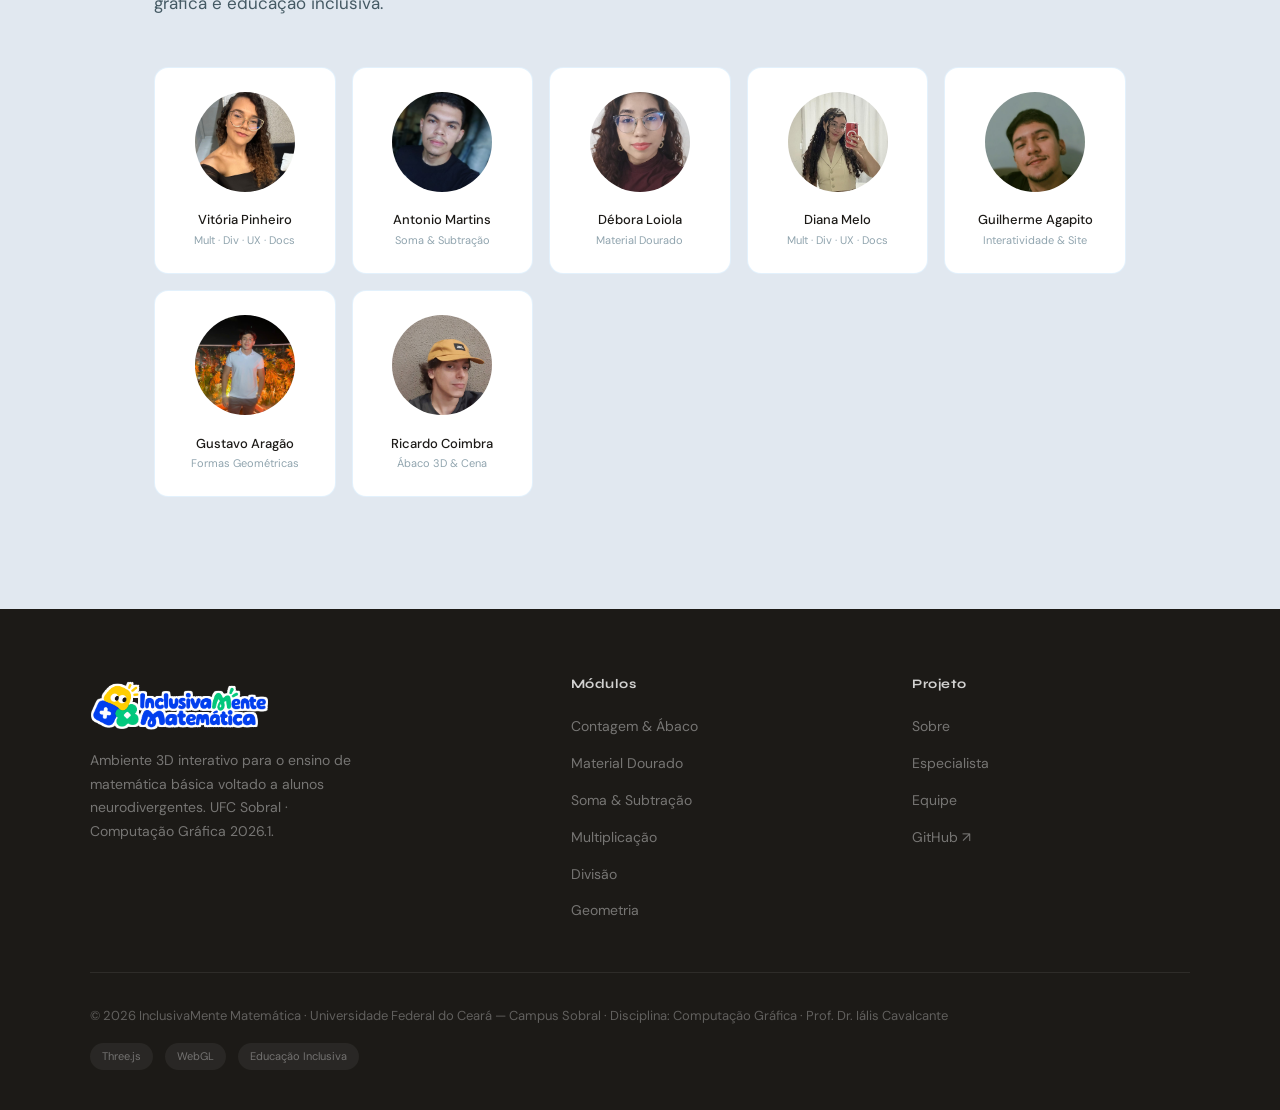
==== commit 10e2da9f: "Update index.html" ====
--- a/index.html
+++ b/index.html
@@ -1338,20 +1338,7 @@
   <div class="footer-inner">
     <div class="footer-top">
       <div class="footer-brand">
-        <div class="nav-logo" style="margin-bottom:1rem;">
-          <div class="logo-mark">
-            <svg viewBox="0 0 26 26" fill="none" xmlns="http://www.w3.org/2000/svg">
-              <rect x="2" y="2" width="9" height="9" rx="2" fill="white" fill-opacity="0.9"/>
-              <rect x="15" y="2" width="9" height="9" rx="2" fill="white" fill-opacity="0.5"/>
-              <rect x="2" y="15" width="9" height="9" rx="2" fill="white" fill-opacity="0.5"/>
-              <path d="M17 19 L22 19 M19.5 16.5 L19.5 21.5" stroke="white" stroke-width="2" stroke-linecap="round"/>
-            </svg>
-          </div>
-          <div class="logo-text">
-            InclusivaMente
-            <span>Matemática</span>
-          </div>
-        </div>
+                  <img src="assets/Logo Inclusivamente.png" alt="InclusivaMente Matemática" class="logo-img">
         <p class="footer-desc">Ambiente 3D interativo para o ensino de matemática básica voltado a alunos neurodivergentes. UFC Sobral · Computação Gráfica 2026.1.</p>
       </div>
       <div class="footer-col">
